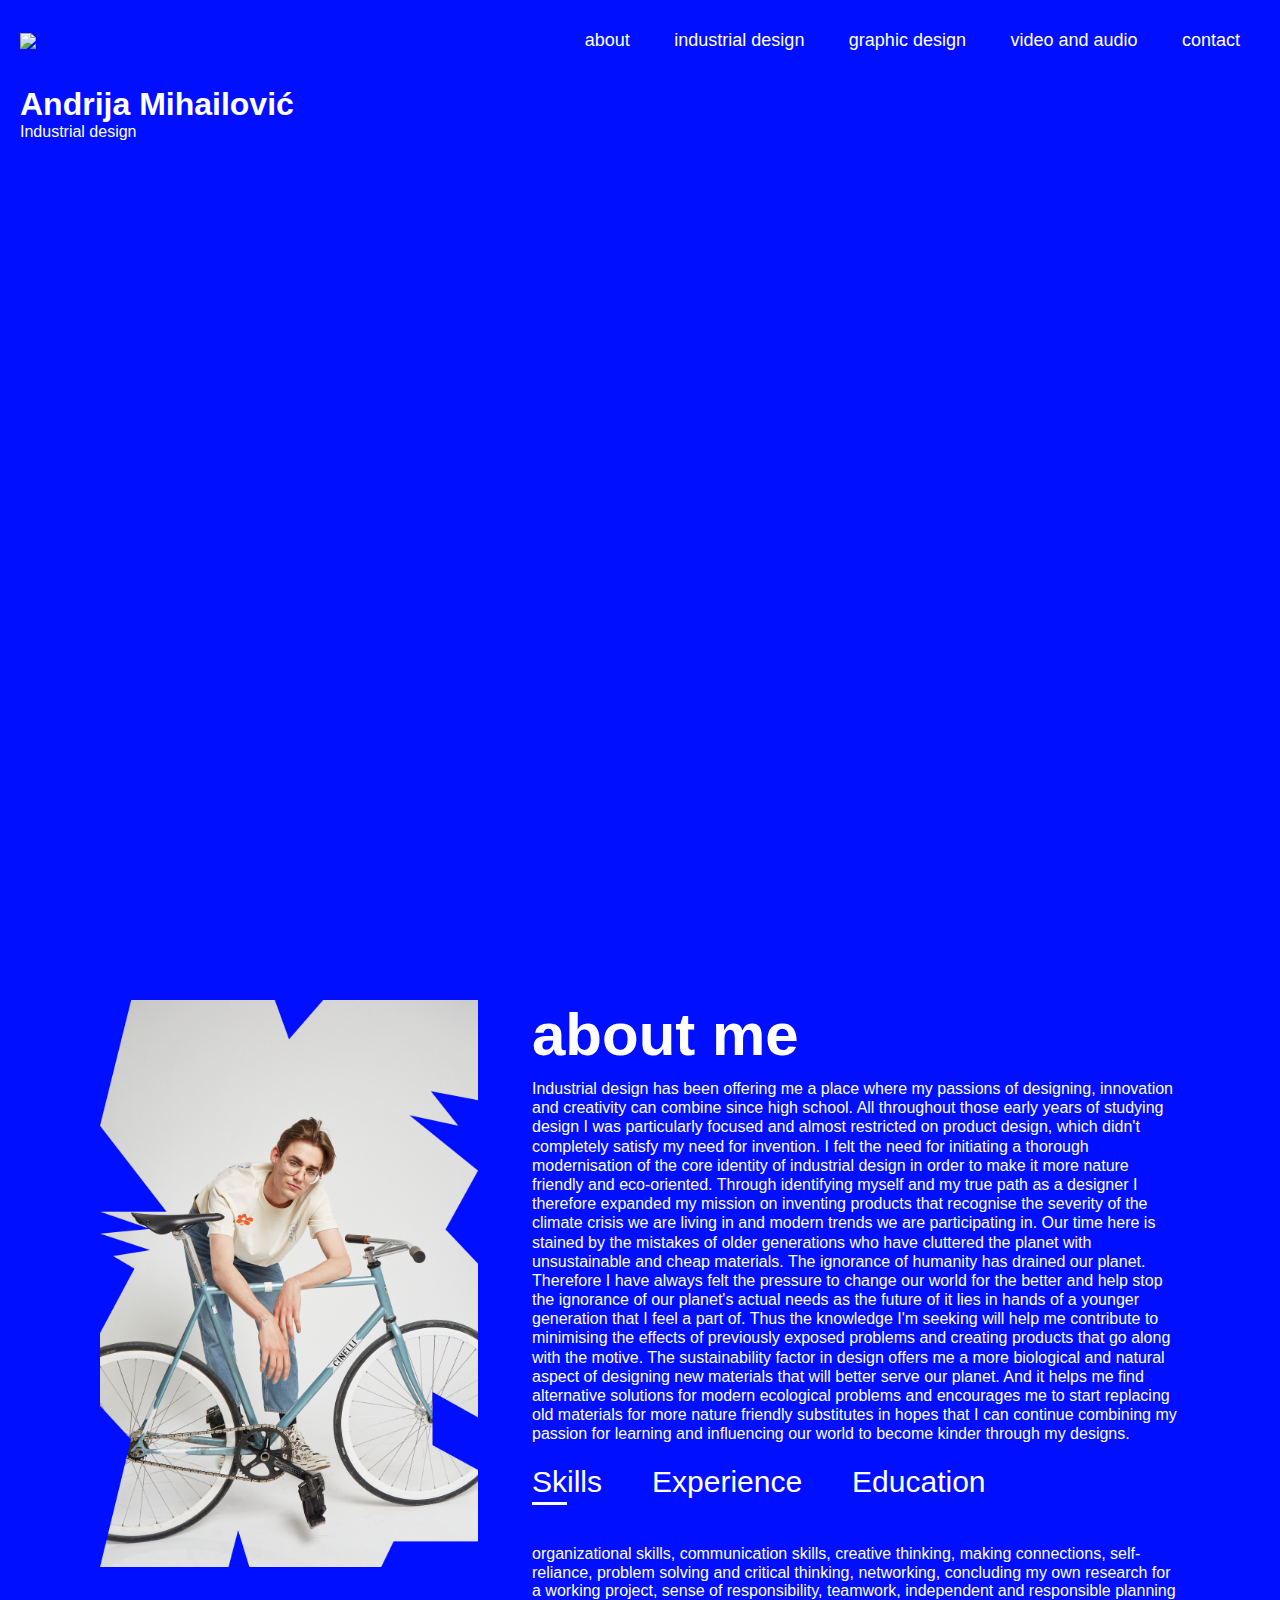
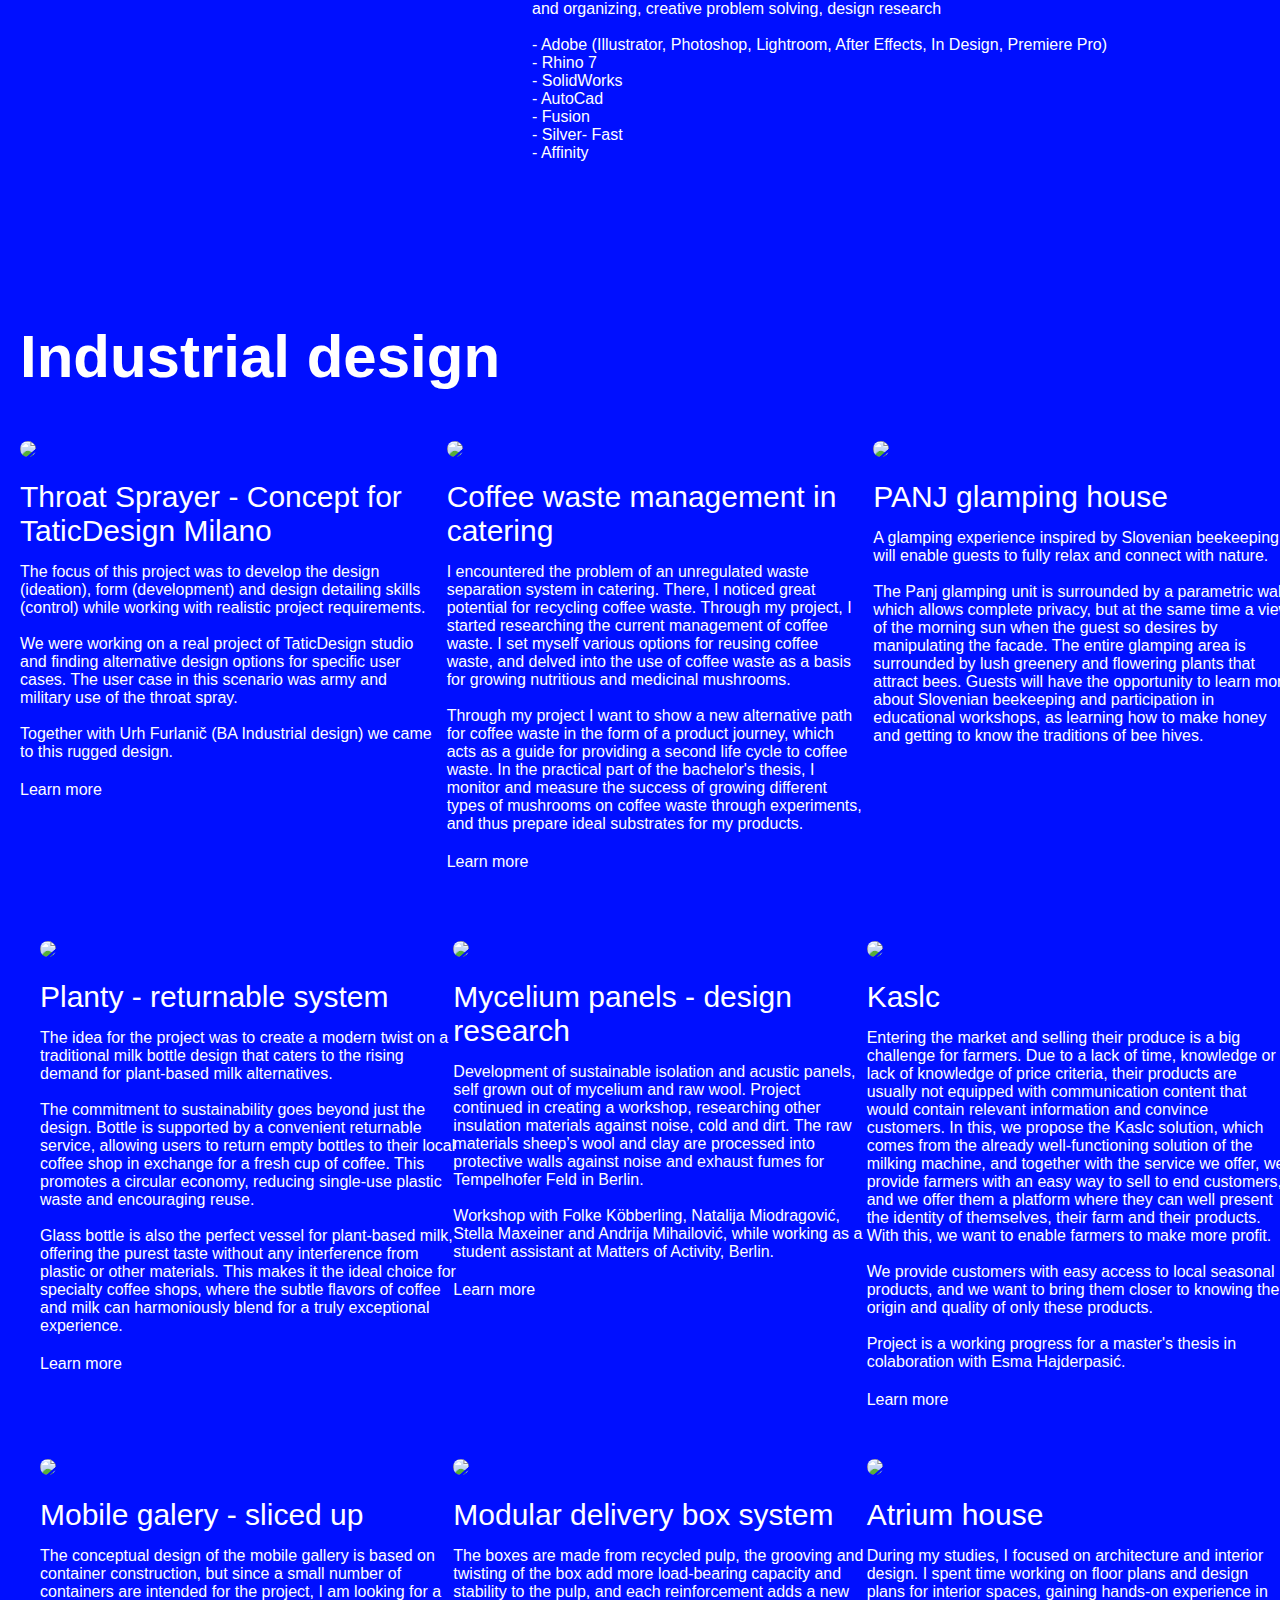
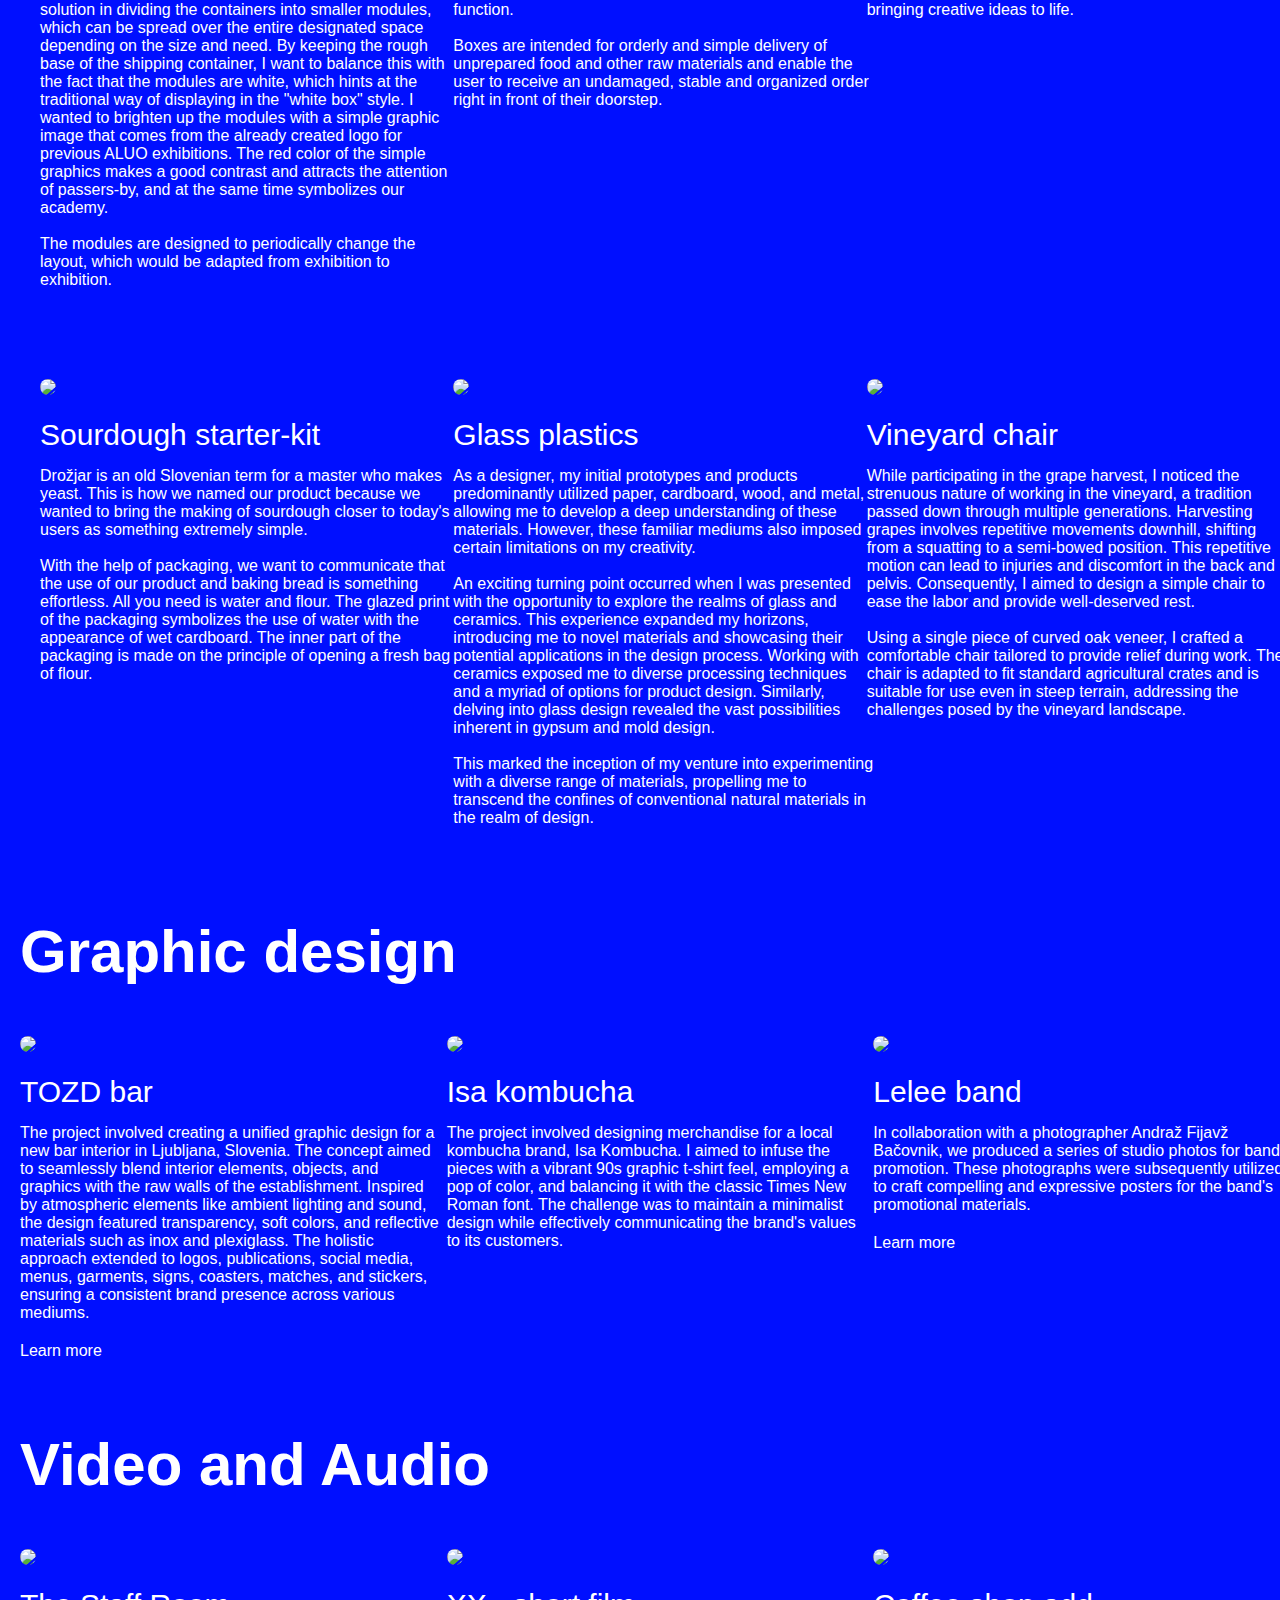
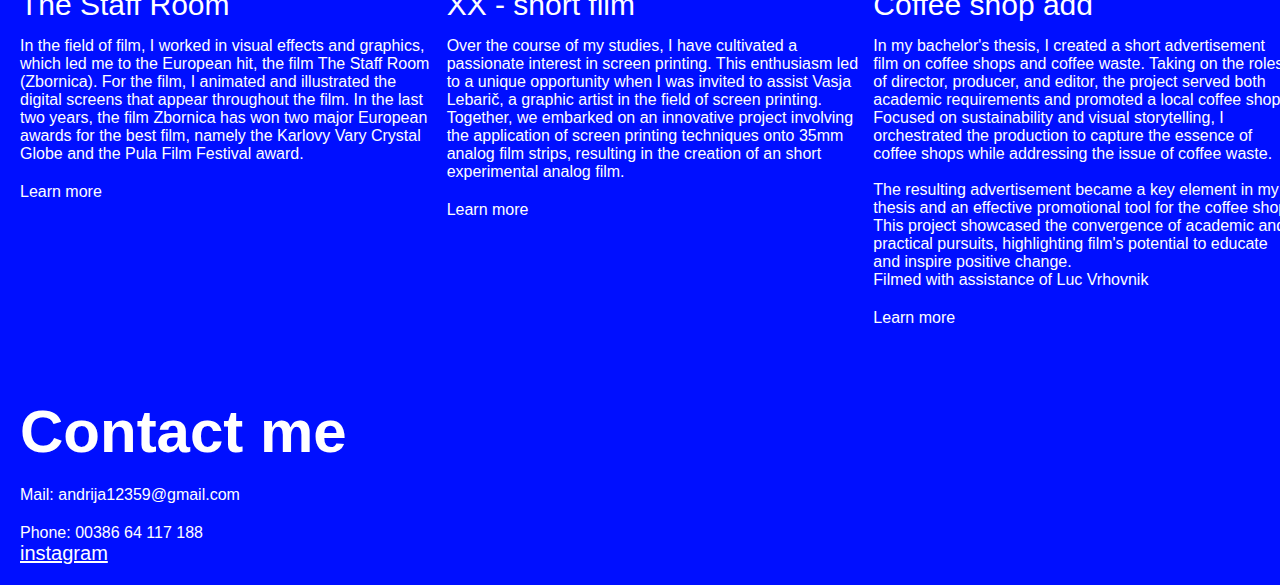
==== index.html @ 61470b79 "pop" ====
<!DOCTYPE html> 
<html lang="en"> 
<head>
    <meta charset="UTF-8">
    <meta http-equiv="X-UA-Compatible" content= "IE=edge">
    <meta name="viewport" content="width=device-width, initial-scale=1, shrink-to-fit=no">
    <title>Andrija Mihailović</title>
    <link rel="icon" type="images/x-icon" href="images/favicon.ico" />
    <link rel="stylesheet" href="style.css">
</head>
<body>
<div id="header">
    <div class="container">
        <nav>
            <img src="images/logo5.pdf" class="logo">
            <ul id="sidemenu">
                <li><a href="#about">about</a></li>
                <li><a href="#industrial">industrial design</a></li>
                <li><a href="#graphic">graphic design</a></li>
                <li><a href="#video">video and audio</a></li>
                <li><a href="#contact">contact</a></li>
            <img class="smallmenu" src="images/close.png" onclick="closemenu()">
            </ul>
            <img class="smallmenu" src="images/menu.png" onclick="openmenu()">
        </nav>
        <div class="header-text"></div>
        <h1>Andrija Mihailović</h1>
        <p>Industrial design</p>
    </div>
</div>
<!---------------about-------------->
<div id="about">
    <div class="container">
        <div class="raw">
            <div class="about-col-1">
                <img src="images/about_koncna_3.png">
            </div>
            <div class="about-col-2">
                <h1 class="sub-title">about me</h1>
                <p>Industrial design has been offering me a place where my passions of designing, innovation and creativity can combine since high school. All throughout those early years of studying design I was particularly focused and almost restricted on product design, which didn't completely satisfy my need for invention. I felt the need for initiating a thorough modernisation of the core identity of industrial design in order to make it more nature friendly and eco-oriented. Through identifying myself and my true path as a designer I therefore expanded my mission on inventing products that recognise the severity of the climate crisis we are living in and modern trends we are participating in. Our time here is stained by the mistakes of older generations who have cluttered the planet with unsustainable and cheap materials. The ignorance of humanity has drained our planet. Therefore I have always felt the pressure to change our world for the better and help stop the ignorance of our planet's actual needs as the future of it lies in hands of a younger generation that I feel a part of. Thus the knowledge I'm seeking will help me contribute to minimising the effects of previously exposed problems and creating products that go along with the motive. The sustainability factor in design offers me a more biological and natural aspect of designing new materials that will better serve our planet. And it helps me find alternative solutions for modern ecological problems and encourages me to start replacing old materials for more nature friendly substitutes in hopes that I can continue combining my passion for learning and influencing our world to become kinder through my designs.</p>

                <div class="tab-titles">
                    <p class="tab-links active-link" onclick="opentab('skills')">Skills</p>
                    <p class="tab-links" onclick="opentab('experiance')">Experience</p>
                    <p class="tab-links"onclick="opentab('education')">Education</p>
                </div>
                <div class="tab-contents active-tab" id="skills">
                    <ul>
                        <li><span></span>organizational skills, communication skills, creative thinking, making connections, self-reliance, problem solving and critical thinking, networking, concluding my own research for a working project, sense of responsibility, teamwork, independent and responsible planning and organizing, creative problem solving, design research
                            <br>
                            <br>- Adobe (Illustrator, Photoshop, Lightroom, After Effects, In Design, Premiere Pro)
                            <br>- Rhino 7
                            <br>- SolidWorks
                            <br>- AutoCad
                            <br>- Fusion
                            <br>- Silver- Fast
                            <br>- Affinity</li>
                    </ul>
                </div>
                <div class="tab-contents" id="experiance">
                    <ul>
                        <li><span>2020 - Graphic designer for a company stumfi.si</span><br></li>
                        <li><span>2020 - Visual effects for a Croatian feature film Zbornica directed by Sonja Tarokic (kinorama)</span><br></li>
                        <li><span>2021 - Graphic designer for an Industrial company KMS</span><br></li>
                        <li><span>2022 - Production assistant and graphic designer for a company Mittske</span><br></li>
                        <li><span>2022 - Graphic assistant for a short experimental film XX</span><br></li>
                        <li><span>2023 - Design research and student assistant at Matters of Activity, Berlin, Germany</span><br></li>
                        <li><span>2023 - Poster design for a Slovenian band Lelee</span><br></li>
                        <li><span>2023 - Holistic graphic design and object design for TOZD bar</span><br></li>
                        <li><span>2023 - Architecture design and blueprints for catalog of glamping housing for brand Lushna</span><br></li>
                        <li><span>2023 - Designing the ALUO pavilion for Milan design week 2024</span><br></li>

                    </ul>
                </div>
                <div class="tab-contents" id="education">
                    <ul>
                        <li><span>2019-2022 industrial design - BA </span><br>Academy of fine arts and design, Ljubljana</li>
                        <li><span>2022-(wip) industrial design - MA </span><br>Academy of fine arts and design, Ljubljana</li>
                    </ul>
                </div>
            </div>
        </div>
    </div>
</div>
<!----------portfolio industrial----------------->

<div id="industrial">
    <div class="container">
        <h1 class="sub-title">Industrial design</h1>
        <div class="industrial-list">
            <div>
                <div class="produkt1_foto">
                    <img src="images/IO_sprej_3.pdf">
                </div>
                <h2>Throat Sprayer - Concept for TaticDesign Milano</h2>
                <p>The focus of this project was to develop the design (ideation), form (development) and design detailing skills (control) while working with realistic project requirements.<br>
                    <br>
                    We were working on a real project of TaticDesign studio and finding alternative design options for specific user cases. The user case in this scenario was army and military use of the throat spray.<br>
                    <br>
                    Together with Urh Furlanič (BA Industrial design) we came to this rugged design.</p>
                <a href="https://www.instagram.com/p/Cmg_0dHtkSv/?img_index=6" target="_blank">Learn more</a>
            </div>
            <div>
                <div class="produkt2_foto">
                    <img src="images/IO_gobe.pdf">
                </div>
                <h2>Coffee waste management in catering</h2>
                <p>I encountered the problem of an unregulated waste separation system in catering. There, I noticed great potential for recycling coffee waste. Through my project, I started researching the current management of coffee waste. I set myself various options for reusing coffee waste, and delved into the use of coffee waste as a basis for growing nutritious and medicinal mushrooms.<br>
                    <br>
                    Through my project I want to show a new alternative path for coffee waste in the form of a product journey, which acts as a guide for providing a second life cycle to coffee waste. In the practical part of the bachelor's thesis, I monitor and measure the success of growing different types of mushrooms on coffee waste through experiments, and thus prepare ideal substrates for my products.</p>
                <a href="https://repozitorij.uni-lj.si/IzpisGradiva.php?id=140616" target="_blank">Learn more</a>
            </div>
            <div>
                <div class="produkt3_foto">
                    <img src="images/IO_glamping.pdf">
                </div>
                <h2>PANJ glamping house</h2>
                <p>A glamping experience inspired by Slovenian beekeeping will enable guests to fully relax and connect with nature.<br>
                <br>
                The Panj glamping unit is surrounded by a parametric wall, which allows complete privacy, but at the same time a view of the morning sun when the guest so desires by manipulating the facade.
                The entire glamping area is surrounded by lush greenery and flowering plants that attract bees. Guests will have the opportunity to learn more about Slovenian beekeeping and participation in educational workshops, as learning how to make honey and getting to know the traditions of bee hives.</p>
                
            </div>
        </div>
        <div class="container">
            <div class="industrial-list">
                <div>
                    <div class="produkt4_foto">
                        <img src="images/IO_flaska.pdf">
                    </div>
                <h2>Planty - returnable system</h2>
                <p>The idea for the project was to create a modern twist on a traditional milk bottle design that caters to the rising demand for
                plant-based milk alternatives.<br>
                <br>
                The commitment to sustainability goes beyond just the design. Bottle is supported by a convenient returnable service, allowing users to return empty bottles to their local coffee shop in exchange for a fresh cup of coffee. This promotes a circular economy, reducing single-use plastic waste
                and encouraging reuse.<br>
                <br>
                Glass bottle is also the perfect vessel for plant-based milk, offering the purest taste without any interference from plastic or other materials. This makes it the ideal choice for specialty coffee shops, where the subtle flavors of coffee and milk can harmoniously blend for a truly exceptional
                experience.</p>
                    <a href="https://glassberriesawards.com/the-glassberries/" target="_blank">Learn more</a>
                </div>
                <div>
                    <div class="produkt5_foto">
                        <img src="images/IO_mycelij.pdf">
                    </div>
                <h2>Mycelium panels - design research</h2>
                <p>Development of sustainable isolation and acustic panels, self grown out of mycelium and raw wool. Project continued in creating a workshop, researching other insulation materials against noise, cold and dirt. The raw materials sheep’s wool and clay are processed into protective walls against noise and exhaust fumes for Tempelhofer Feld in Berlin.<br>
                <br>
                Workshop with Folke Köbberling, Natalija Miodragović, Stella Maxeiner and Andrija Mihailović, while working as a student assistant at Matters of Activity, Berlin.
                </p>
                    <a href="https://zur-nachahmung-empfohlen.de/workshop-rohwolle/" target="_blank">Learn more</a>
                </div>
                <div>
                    <div class="produkt6_foto">
                        <img src="images/IO_kaslc.pdf">
                    </div>
                    <h2>Kaslc</h2>
                    <p>Entering the market and selling their produce is a big challenge for farmers. Due to a lack of time, knowledge or lack of knowledge of price criteria, their products are usually not equipped with communication content that would contain relevant information and convince customers. In this, we propose the Kaslc solution, which comes from the already well-functioning solution of the milking machine, and together with the service we offer, we provide farmers with an easy way to sell to end customers, and we offer them a platform where they can well present the identity of themselves, their farm and their products. With this, we want to enable farmers to make more profit.<br>
                        <br>
                        We provide customers with easy access to local seasonal products, and we want to bring them closer to knowing the origin and quality of only these products.<br>
                        <br>
                        Project is a working progress for a master's thesis in colaboration with Esma Hajderpasić.
                </p>
                    <a href="https://multidisciplinaren.si/posts/2022-projekt-digitalizacija-kmetij/PREDSTAVITVE/2023_kaslc.pdf" target="_blank">Learn more</a>
                </div>
            </div>

        <div class="industrial-list">
            <div>
                <div class="produkt7_foto">
                    <img src="images/IO_aluo_exibithion.pdf">
                </div>
                <h2>Mobile galery - sliced up</h2>
                <p>The conceptual design of the mobile gallery is based on container construction, but since a small number of containers are intended for the project, I am looking for a solution in dividing the containers into smaller modules, which can be spread over the entire designated space depending on the size and need.
                    By keeping the rough base of the shipping container, I want to balance this with the fact that the modules are white, which hints at the traditional way of displaying in the "white box" style. I wanted to brighten up the modules with a simple graphic image that comes from the already created logo for previous ALUO exhibitions. The red color of the simple graphics makes a good contrast and attracts the attention of passers-by, and at the same time symbolizes our academy.
                    <br>
                    <br>The modules are designed to periodically change the layout, which would be adapted from exhibition to exhibition.</p>
                
            </div>
            <div>
                <div class="produkt8_foto">
                    <img src="images/IO1__modular_box.pdf">
                </div>
                <h2>Modular delivery box system</h2>
                <p>The boxes are made from recycled pulp, the grooving and twisting of the box add more load-bearing capacity and stability to the pulp, and each reinforcement adds a new function.
                <br>
                <br>Boxes are intended for orderly and simple delivery of unprepared food and other raw materials and enable the user to receive an undamaged, stable and organized order right in front of their doorstep.</p>
                
            </div>
            <div>
                <div class="produkt9_foto">
                    <img src="images/IO_atrium_house.pdf">
                </div>
                <h2>Atrium house</h2>
                <p>During my studies, I focused on architecture and interior design. I spent time working on floor plans and design plans for interior spaces, gaining hands-on experience in bringing creative ideas to life.</p>
                
            </div>
        </div>

    </div>

    <div class="container">
        <div class="industrial-list">
            <div>
                <div class="produkt10_foto">
                    <img src="images/IO_packaging_design_3.pdf">
                </div>
                <h2>Sourdough starter-kit</h2>
                <p>Drožjar is an old Slovenian term for a master who makes yeast. This is how we named our product because we wanted to bring the making of sourdough closer to today's users as something extremely simple.<br>
                    <br>
                    With the help of packaging, we want to communicate that the use of our product and baking bread is something effortless. All you need is water and flour. The glazed print of the packaging symbolizes the use of water with the appearance of wet cardboard. The inner part of the packaging is made on the principle of opening
                    a fresh bag of flour.</p>
                
            </div>
            <div>
                <div class="produkt11_foto">
                    <img src="images/IO_glass.pdf">
                </div>
                <h2>Glass plastics</h2>
                <p>As a designer, my initial prototypes and products predominantly utilized paper, cardboard, wood, and metal, allowing me to develop a deep understanding of these materials. However, these familiar mediums also imposed certain limitations on my creativity.
                    <br>
                   <br> An exciting turning point occurred when I was presented with the opportunity to explore the realms of glass and ceramics. This experience expanded my horizons, introducing me to novel materials and showcasing their potential applications in the design process. Working with ceramics exposed me to diverse processing techniques and a myriad of options for product design. Similarly, delving into glass design revealed the vast possibilities inherent in gypsum and mold design.
                    <br>
                    <br>This marked the inception of my venture into experimenting with a diverse range of materials, propelling me to transcend the confines of conventional natural materials in the realm of design.</p>
                
            </div>
            <div>
                <div class="produkt12_foto">
                    <img src="images/IO_chair.pdf">
                </div>
                <h2>Vineyard chair</h2>
                <p>While participating in the grape harvest, I noticed the strenuous nature of working in the vineyard, a tradition passed down through multiple generations. Harvesting grapes involves repetitive movements downhill, shifting from a squatting to a semi-bowed position. This repetitive motion can lead to injuries and discomfort in the back and pelvis. Consequently, I aimed to design a simple chair to ease the labor and provide well-deserved rest.
                    <br>
                    <br>Using a single piece of curved oak veneer, I crafted a comfortable chair tailored to provide relief during work. The chair is adapted to fit standard agricultural crates and is suitable for use even in steep terrain, addressing the challenges posed by the vineyard landscape.</p>
                
            </div>
        </div>

    </div>
</div>
<!----------portfolio graphic----------------->
<div id="graphic">
    <div class="container">
        <h1 class="sub-title">Graphic design</h1>
        <div class="graphic-list">
            <div>
                <div class="graphic1_foto">
                    <img src="images/GD_tozd.pdf">
                </div>
                <h2>TOZD bar</h2>
                <p>The project involved creating a unified graphic design for a new bar interior in Ljubljana, Slovenia. The concept aimed to seamlessly blend interior elements, objects, and graphics with the raw walls of the establishment. Inspired by atmospheric elements like ambient lighting and sound, the design featured transparency, soft colors, and reflective materials such as inox and plexiglass. The holistic approach extended to logos, publications, social media, menus, garments, signs, coasters, matches, and stickers, ensuring a consistent brand presence across various mediums.</p>
                <a href="https://www.instagram.com/tozdbar/" target="_blank">Learn more</a>
            </div>
            <div>
                <div class="produkt2_foto">
                    <img src="images/GD_isa.pdf">
                </div>
                <h2>Isa kombucha</h2>
                <p>The project involved designing merchandise for a local kombucha brand, Isa Kombucha. I aimed to infuse the pieces with a vibrant 90s graphic t-shirt feel, employing a pop of color, and balancing it with the classic Times New Roman font. The challenge was to maintain a minimalist design while effectively communicating the brand's values to its customers.</p>
                
            </div>
            <div>
                <div class="produkt3_foto">
                    <img src="images/GD_lelee.pdf">
                </div>
                <h2>Lelee band</h2>
                <p>In collaboration with a photographer Andraž Fijavž Bačovnik, we produced a series of studio photos for band promotion. These photographs were subsequently utilized to craft compelling and expressive posters for the band's promotional materials.</p>
                <a href="https://leleeband.com/photos/press" target="_blank">Learn more</a>
            </div>
        </div>

    </div>
</div>
<!----------portfolio video and audio----------------->
<div id="video">
    <div class="container">
        <h1 class="sub-title">Video and Audio</h1>
        <div class="industrial-list">
            <div>
                <div class="produkt1_foto">
                    <img src="images/VA_staff_2.pdf">
                </div>
                <h2>The Staff Room</h2>
                <p>In the field of film, I worked in visual effects and graphics, which led me to the European hit, the film The Staff Room (Zbornica). For the film, I animated and illustrated the digital screens that appear throughout the film. In the last two years, the film Zbornica has won two major European awards for the best film, namely the Karlovy Vary Crystal Globe and the Pula Film Festival award.</p>
                <a href="https://www.imdb.com/news/ni63702656/" target="_blank">Learn more</a>
            </div>
            <div>
                <div class="produkt2_foto">
                    <img src="images/VA_xx.pdf">
                </div>
                <h2>XX - short film</h2>
                <p>Over the course of my studies, I have cultivated a passionate interest in screen printing. This enthusiasm led to a unique opportunity when I was invited to assist Vasja Lebarič, a graphic artist in the field of screen printing. Together, we embarked on an innovative project involving the application of screen printing techniques onto 35mm analog film strips, resulting in the creation of an short experimental analog film.</p>
                <a href="https://bsf.si/sl/film/xx/" target="_blank">Learn more</a>
            </div>
            <div>
                <div class="produkt3_foto">
                    <img src="images/VA_add.pdf">
                </div>
                <h2>Coffee shop add</h2>
                <p>In my bachelor's thesis, I created a short advertisement film on coffee shops and coffee waste. Taking on the roles of director, producer, and editor, the project served both academic requirements and promoted a local coffee shop. Focused on sustainability and visual storytelling, I orchestrated the production to capture the essence of coffee shops while addressing the issue of coffee waste. 
                    <br>
                    <br>The resulting advertisement became a key element in my thesis and an effective promotional tool for the coffee shop. This project showcased the convergence of academic and practical pursuits, highlighting film's potential to educate and inspire positive change.
                <br>Filmed with assistance of Luc Vrhovnik</p>
                <a href="#">Learn more</a>
            </div>
        </div>

    </div>
  
    </div>
</div>
<!----------contacts----------------->
<div id="contact">
    <div class="container">
        <div class="raw">
            <div class="contact-left">
                <h1 class="sub-title">Contact me</h1>
                <p>Mail: andrija12359@gmail.com</p>
                <p>Phone: 00386 64 117 188</p>
                <div class="social-icons">
                    <a href="https://www.instagram.com/mihailovicandrija/" target="_blank">instagram</a>
                </div>
            </div>
            <div class="contact-right">
                <img src="images/contact.pdf">
            </div>
        </div>
    </div>

</div>


<script>

    var tablinks = document. getElementsByClassName ("tab-links");
    var tabcontents = document. getElementsByClassName ("tab-contents");

    function opentab (tabname) {
        for(tablink of tablinks){
        tablink.classList.remove("active-link");
    }
    for (tabcontent of tabcontents){
        tabcontent.classList.remove("active-tab");
        }
        event.currentTarget.classList.add("active-link");
        document.getElementById(tabname).classList.add("active-tab")
}

</script>

<script>

    var sidemeu = document.getElementById("sidemenu")

    function openmenu (){
    sidemeu.style.right = "0";
}
    function closemenu (){
    sidemeu.style.right = "-200px";
}

</script>

</body> 
</html>
---- style.css ----
*{
    margin: 0;
    padding: 0;
    font-family: sans-serif;
    box-sizing: border-box;
}

html{
    scroll-behavior: smooth;
}

body{
    background: #000fff;
    color: #fff;
}

#header{
   width: 100%;
   height: 100vh;
   background-image: url(images/ozadje6.pdf);
   background-size: cover;
   background-position: center;
}



.container{
    padding: 20px;
}

nav{
    display: flex;
    align-items: center;
    justify-content: space-between;
    flex-wrap: wrap;
}

.logo{
    width: 80px;
}

nav ul li{
    display: inline-block;
    list-style: none;
    margin: 10px 20px;

}

nav ul li a{
    color: #fff;
    text-decoration: none;
    font-size: 18px;
    font-family: sans-serif;
    position: relative;
}

nav ul li a::after{
    content: '';
    width: 0%;
    height: 3px;
    background: #fff;
    position: absolute;
    left: 0;
    bottom: -6px;
    transition: 0.5s;
}

nav ul li a:hover::after{
    content: '';
    width: 100%;
  
}

.header-text h1{
    font-size: 40px;
    margin-top: 100px;
}

.header-text{
    margin-top: 2%;
    font-size: 100px;
}

/*---------------about--------------*/

#about{
    padding: 80px;
    color: #fff;
}

.raw{
    display: flex;
    justify-content: space-between;
    flex-wrap: wrap;
}

.about-col-1{
    flex-basis: 35%;

}

.about-col-1 img{
    width: 100%;
    border-radius: 0;
    
}

.about-col-2{
    flex-basis: 60%;

}

.about-col-2 h1{
    margin-bottom: 10px;

}
.about-col-2 p{
    line-height: 1.2;

}

.sub-title{
    font-size: 60px;
    font-weight: 600;
    color: #fff;

}

.tab-titles{
    display: flex;
    margin: 20px 0 40px;

}

.tab-links{
    margin-right: 50px;
    font-size: 30px;
    font-weight: 500;
    cursor: pointer;
    position: relative;

}
.tab-links::after{
    content:'';
    width: 0;
    height: 3px;
    background: #fff;
    position: absolute;
    left: 0;
    bottom: -5px;
    transition: 0.5s;

}

.tab-links.active-link::after{
    width: 50%;
    

}

.tab-contents ul li{
    list-style: none;
    margin: 10px 0;
}

.tab-contents ul li span{
    color: #ffffff;
    font-weight: 600;
    font-size: 20px;
    line-height: 1.2;
}

.tab-contents{
    display: none;
}

.tab-contents.active-tab{
    display: block;
}

/*----------------portfolio industtrial-------------*/
#industrial{
    padding: 30px 0;
}
.industrial-list{
    display: grid;
    grid-template-columns: repeat(auto-fit, minmax(250px, 1fr));
    grid-gap: 40px;
    margin-top: 50px;
}

#industrial p{
    font-size: 16px;
}

#industrial a{
    font-size: 16px;
    font-weight: 500;
}

.produkt1_foto img{
    width: 100%;
    border-radius: 15px;
    margin-bottom: 20px;
}

.produkt2_foto img{
    width: 100%;
    border-radius: 15px;
    margin-bottom: 20px;
}

.produkt3_foto img{
    width: 100%;
    border-radius: 15px;
    margin-bottom: 20px;
}

.produkt4_foto img{
    width: 100%;
    border-radius: 15px;
    margin-bottom: 20px;
}

.produkt5_foto img{
    width: 100%;
    border-radius: 15px;
    margin-bottom: 20px;
}

.produkt6_foto img{
    width: 100%;
    border-radius: 15px;
    margin-bottom: 20px;
}

.produkt7_foto img{
    width: 100%;
    border-radius: 15px;
    margin-bottom: 20px;
}

.produkt8_foto img{
    width: 100%;
    border-radius: 15px;
    margin-bottom: 20px;
}

.produkt9_foto img{
    width: 100%;
    border-radius: 15px;
    margin-bottom: 20px;
}

.produkt10_foto img{
    width: 100%;
    border-radius: 15px;
    margin-bottom: 20px;
}

.produkt11_foto img{
    width: 100%;
    border-radius: 15px;
    margin-bottom: 20px;
}

.produkt12_foto img{
    width: 100%;
    border-radius: 15px;
    margin-bottom: 20px;
}


.industrial-list div {
    width: 420px;
    font-size: 13px;
    font-weight: 300;
    transition: backround 0.5s, transform 0.5s;
}

.industrial-list div i{
    width: 420px;
    font-size: 50px;
    margin-bottom: 30px;
}

.industrial-list div h2{
    width: 420px;
    font-size: 30px;
    font-weight: 500;
    margin-bottom: 15px;
}

.industrial-list div a{
    width: 420px;
    text-decoration: none;
    color: #fff;
    font-size: 12px;
    margin-top: 20px;
    display: inline-block;
}

.industrial-list div:hover{
    transform: translateY(-10px) ;
}

/*----------------graphic industtrial-------------*/
#graphic{
    padding: 30px 0;
}
.graphic-list{
    display: grid;
    grid-template-columns: repeat(auto-fit, minmax(250px, 1fr));
    grid-gap: 40px;
    margin-top: 50px;
}
.graphic1_foto img{
    width: 100%;
    border-radius: 15px;
    margin-bottom: 20px;
}

.graphic2_foto img{
    width: 100%;
    border-radius: 15px;
    margin-bottom: 20px;
}

.graphic3_foto img{
    width: 100%;
    border-radius: 15px;
    margin-bottom: 20px;
}

.graphic-list div {
    width: 420px;
    font-size: 13px;
    font-weight: 300;
    transition: backround 0.5s, transform 0.5s;
}

.graphic-list div i{
    width: 420px;
    font-size: 50px;
    margin-bottom: 30px;
}

.graphic-list div h2{
    width: 420px;
    font-size: 30px;
    font-weight: 500;
    margin-bottom: 15px;
}

.graphic-list div a{
    width: 420px;
    text-decoration: none;
    color: #fff;
    font-size: 12px;
    margin-top: 20px;
    display: inline-block;
}

.graphic-list div:hover{
    transform: translateY(-10px) ;
}

/*----------------contact-------------*/

.contact-left p{
    margin-top: 20px;
}

.contact-left a{
    margin-top: 40px;
    font-style: none;
    font-size: 20px;
    font-weight: 500;
    color: #fff;
}

.contact-right{
    scale: 30%;
    margin-top: -200px;
    margin-right: -150px;
}

/*----------------css for small screens-------------*/
nav .smallmenu{
   display: none;
    }

@media only screen and (max-width: 600px) {
    body {
       font-size: 14px; 
     }

    #header{
        background-image: url(images/ozadje_telefon_3.png)
    }
    .header-text{
        font-size: 16px;
        margin-top: 100px;
    }
    
    .header-text h1{
        font-size: 30px;
    }
    nav .smallmenu{
        width: 24px;
        display: block;
        cursor: pointer;
         }
         nav ul{
        background: #000ed0;
        position: fixed; top: 0;
        right: -200px;
        width: 200px;
        height: 100vh;
        padding-top: 50px;
        z-index: 2;
        transition: right 0.5s;
        }

        nav ul li{
           display:block;
           margin: 25px;
            }

nav ul .smallmenu{
    position: absolute;
    top: 25px;
    left: 25px;
    cursor: pointer;
}

    .sub-title{
    font-size: 40px;
    }

    .about-col-1, .about-col-2{
    flex-basis: 100%;
}

.about-col-1{
    margin-bottom: 30px;
}

.about-col-2{
    font-size: 14px;
}

.tab-links{
    font-size: 16px;
    margin-right: 20px;
}

.produkt1_foto img{
    width: 80%;
    border-radius: 15px;
    margin-bottom: 20px;
    margin-left: 30px;
}

.produkt2_foto img{
    width: 80%;
    border-radius: 15px;
    margin-bottom: 20px;
    margin-left: 30px;
}

.produkt3_foto img{
    width: 80%;
    border-radius: 15px;
    margin-bottom: 20px;
    margin-left: 30px;
}

.produkt4_foto img{
    width: 80%;
    border-radius: 15px;
    margin-bottom: 20px;
    margin-left: 30px;
}

.produkt5_foto img{
    width: 80%;
    border-radius: 15px;
    margin-bottom: 20px;
    margin-left: 30px;
}

.produkt6_foto img{
    width: 80%;
    border-radius: 15px;
    margin-bottom: 20px;
    margin-left: 30px;
}

.produkt7_foto img{
    width: 80%;
    border-radius: 15px;
    margin-bottom: 20px;
    margin-left: 30px;
}

.produkt8_foto img{
    width: 80%;
    border-radius: 15px;
    margin-bottom: 20px;
    margin-left: 30px;
}

.produkt9_foto img{
    width: 80%;
    border-radius: 15px;
    margin-bottom: 20px;
    margin-left: 30px;
}

.produkt10_foto img{
    width: 80%;
    border-radius: 15px;
    margin-bottom: 20px;
    margin-left: 30px;
}

.produkt11_foto img{
    width: 80%;
    border-radius: 15px;
    margin-bottom: 20px;
    margin-left: 30px;
}

.produkt12_foto img{
    width: 80%;
    border-radius: 15px;
    margin-bottom: 20px;
    margin-left: 30px;
}

.graphic1_foto img{
    width: 80%;
    border-radius: 15px;
    margin-bottom: 20px;
    margin-left: 30px;
}

.graphic2_foto img{
    width: 80%;
    border-radius: 15px;
    margin-bottom: 20px;
    margin-left: 30px;
}

.graphic3_foto img{
    width: 80%;
    border-radius: 15px;
    margin-bottom: 20px;
    margin-left: 30px;
}

    
}
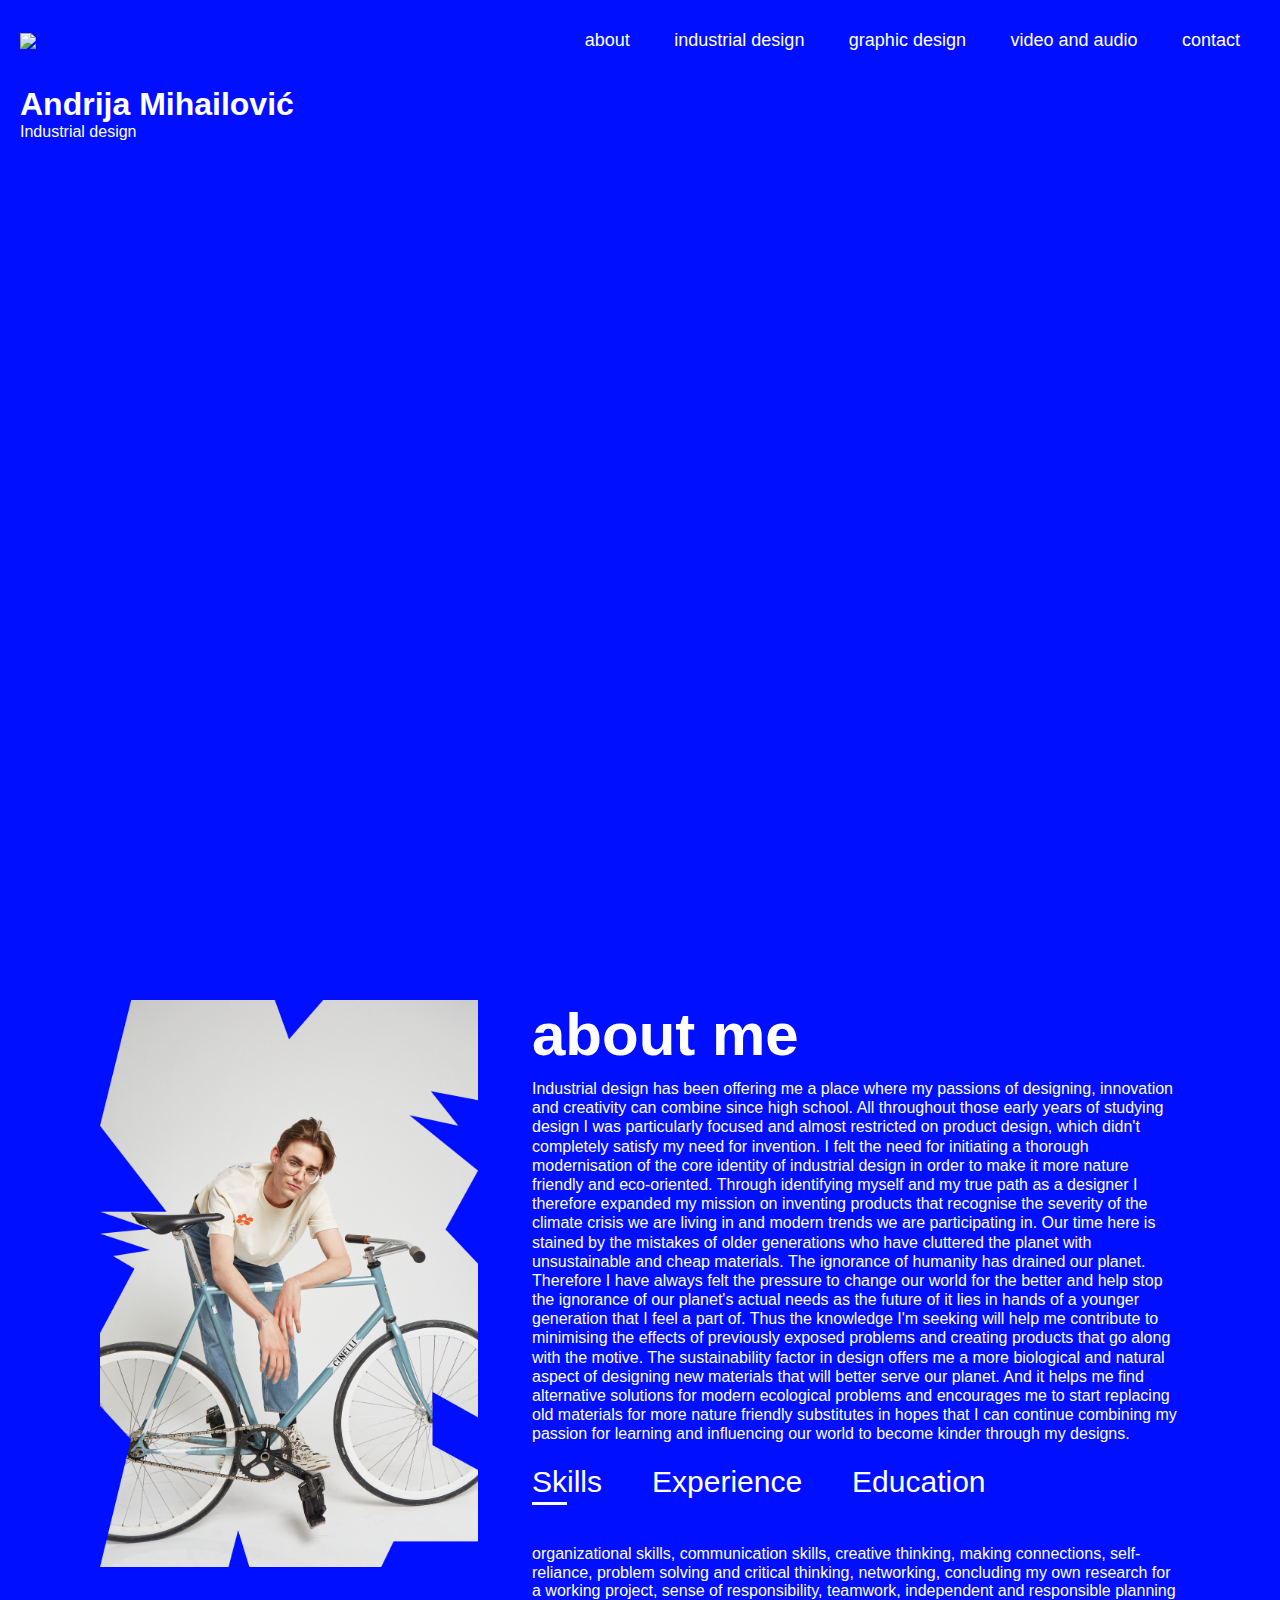
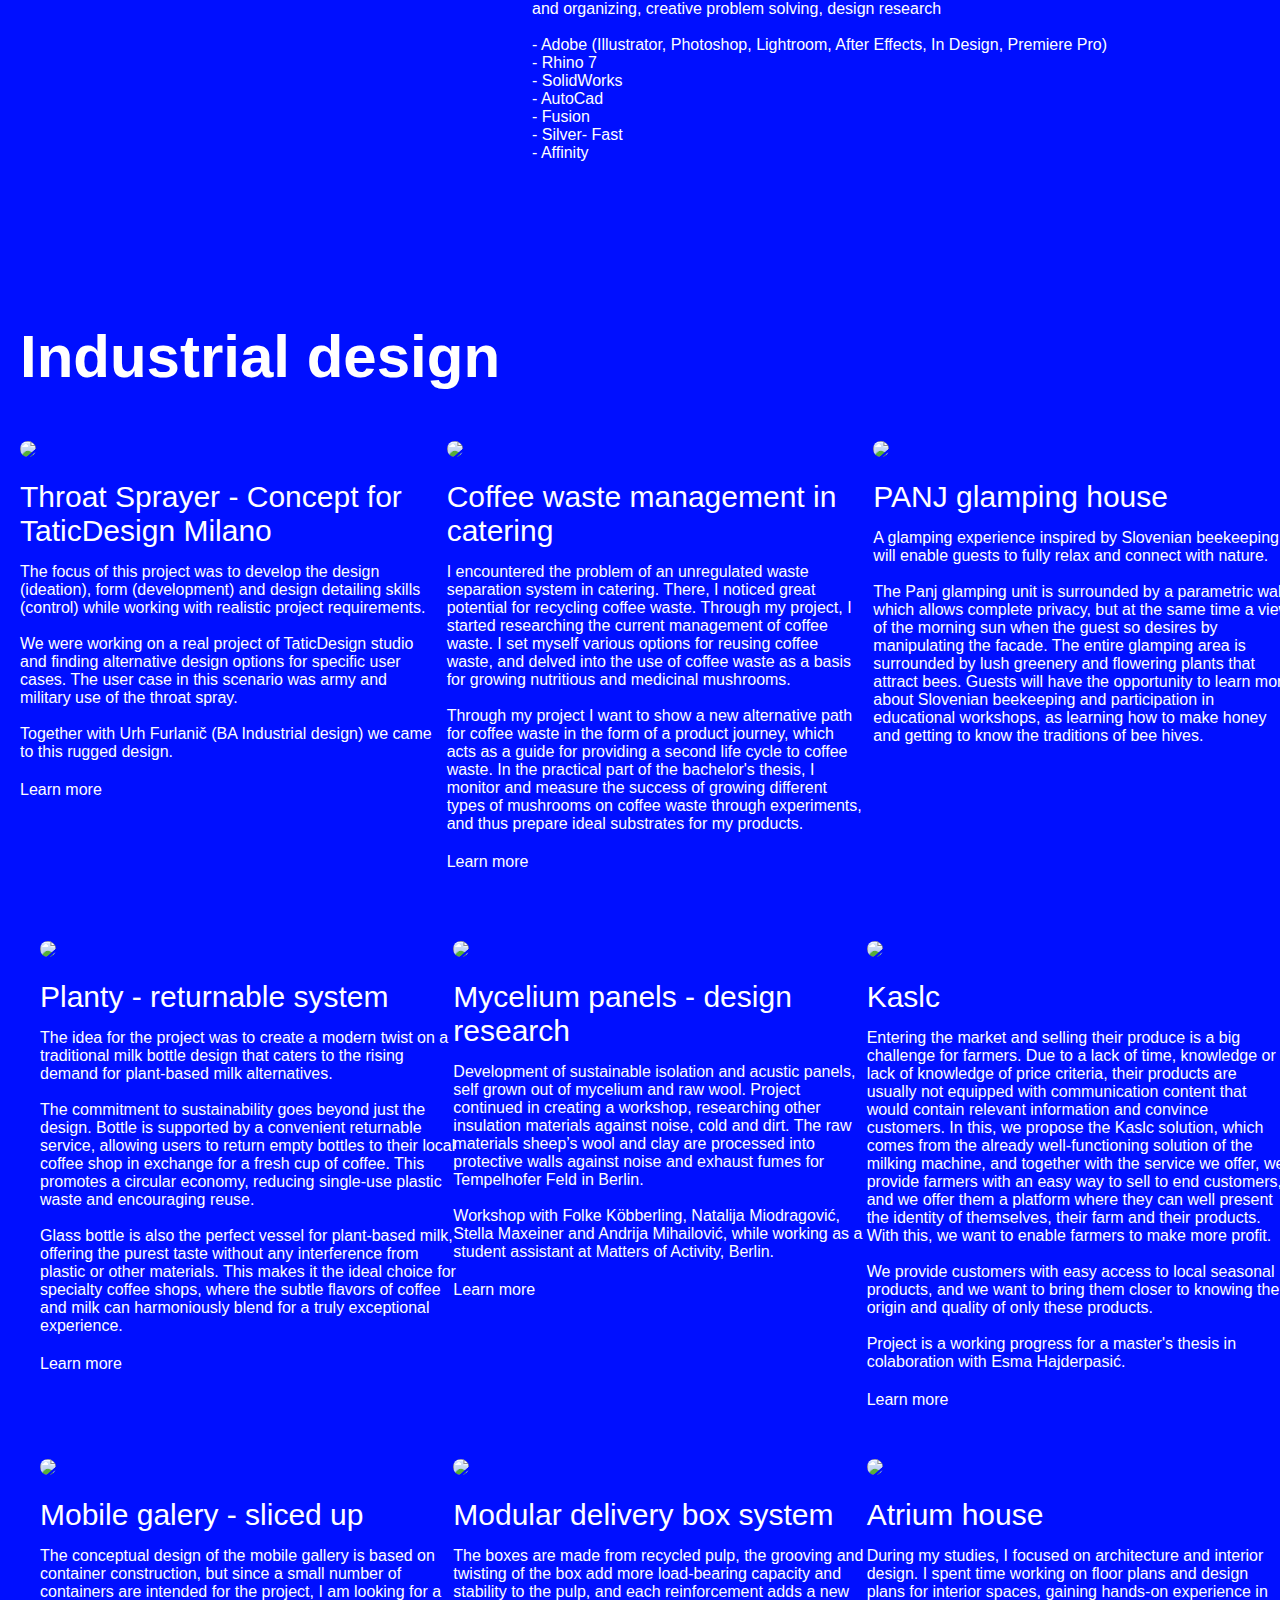
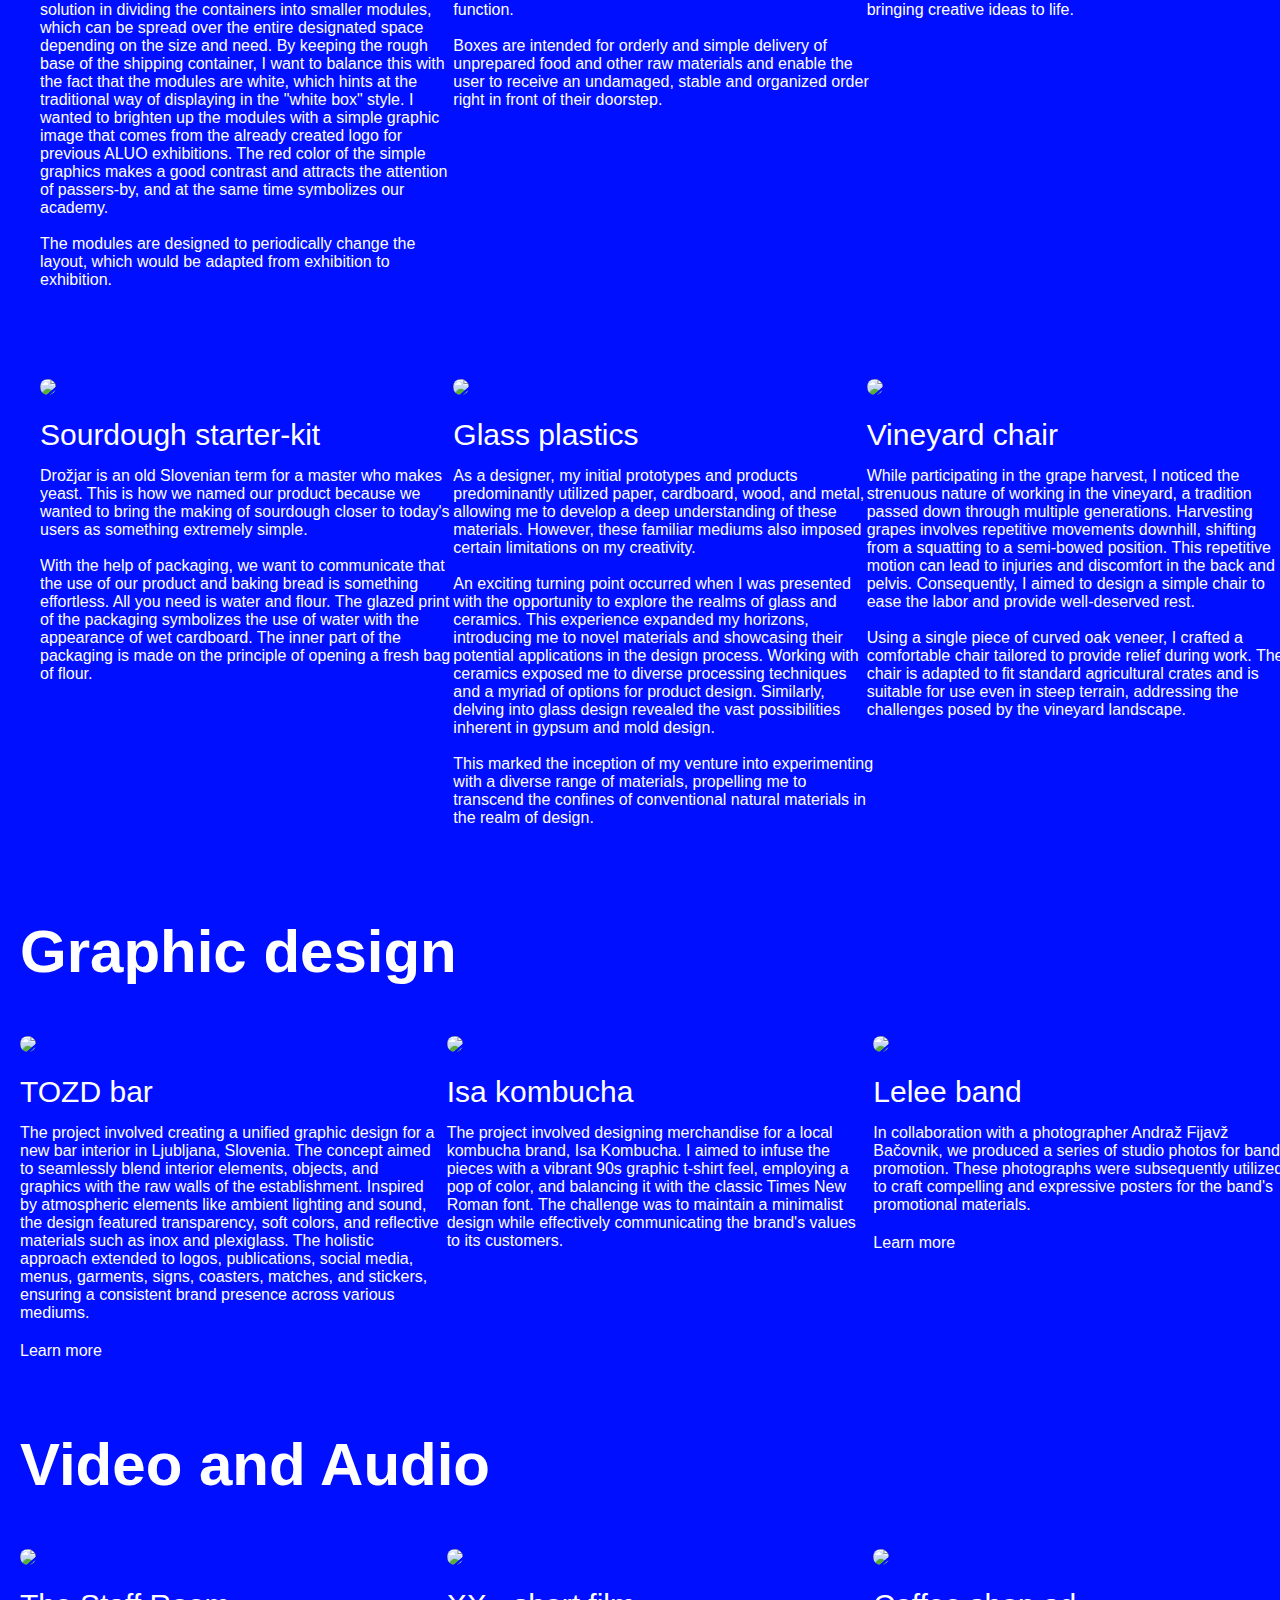
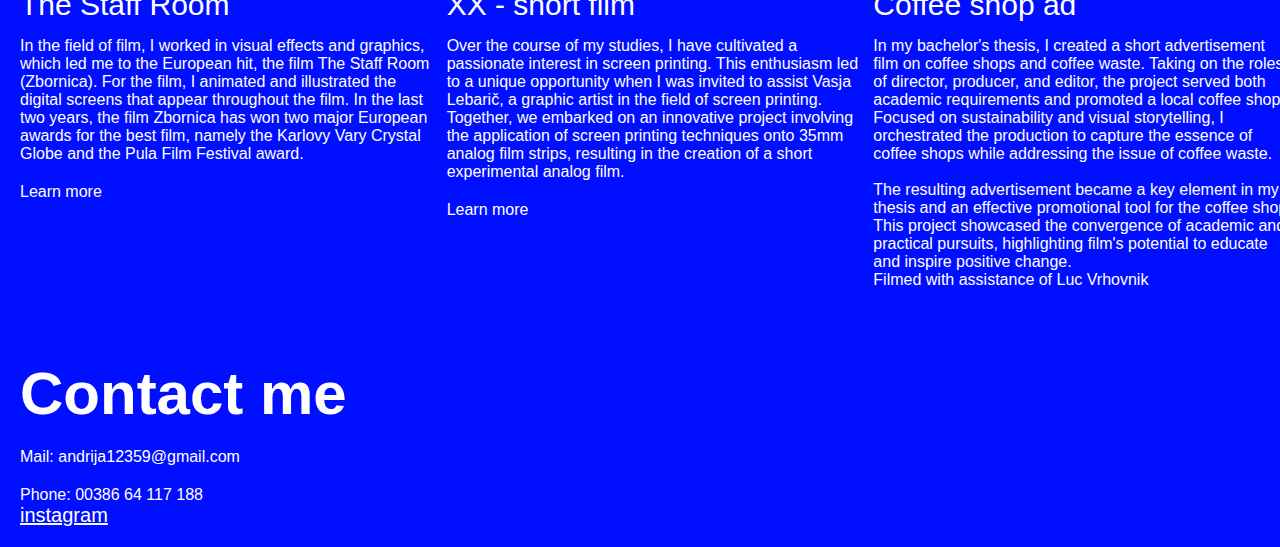
==== commit f77f497d: "ad" ====
--- a/index.html
+++ b/index.html
@@ -289,19 +289,18 @@
                     <img src="images/VA_xx.pdf">
                 </div>
                 <h2>XX - short film</h2>
-                <p>Over the course of my studies, I have cultivated a passionate interest in screen printing. This enthusiasm led to a unique opportunity when I was invited to assist Vasja Lebarič, a graphic artist in the field of screen printing. Together, we embarked on an innovative project involving the application of screen printing techniques onto 35mm analog film strips, resulting in the creation of an short experimental analog film.</p>
+                <p>Over the course of my studies, I have cultivated a passionate interest in screen printing. This enthusiasm led to a unique opportunity when I was invited to assist Vasja Lebarič, a graphic artist in the field of screen printing. Together, we embarked on an innovative project involving the application of screen printing techniques onto 35mm analog film strips, resulting in the creation of a short experimental analog film.</p>
                 <a href="https://bsf.si/sl/film/xx/" target="_blank">Learn more</a>
             </div>
             <div>
                 <div class="produkt3_foto">
-                    <img src="images/VA_add.pdf">
-                </div>
-                <h2>Coffee shop add</h2>
+                    <img src="images/VA_ad.pdf">
+                </div>
+                <h2>Coffee shop ad</h2>
                 <p>In my bachelor's thesis, I created a short advertisement film on coffee shops and coffee waste. Taking on the roles of director, producer, and editor, the project served both academic requirements and promoted a local coffee shop. Focused on sustainability and visual storytelling, I orchestrated the production to capture the essence of coffee shops while addressing the issue of coffee waste. 
                     <br>
                     <br>The resulting advertisement became a key element in my thesis and an effective promotional tool for the coffee shop. This project showcased the convergence of academic and practical pursuits, highlighting film's potential to educate and inspire positive change.
                 <br>Filmed with assistance of Luc Vrhovnik</p>
-                <a href="#">Learn more</a>
             </div>
         </div>
 
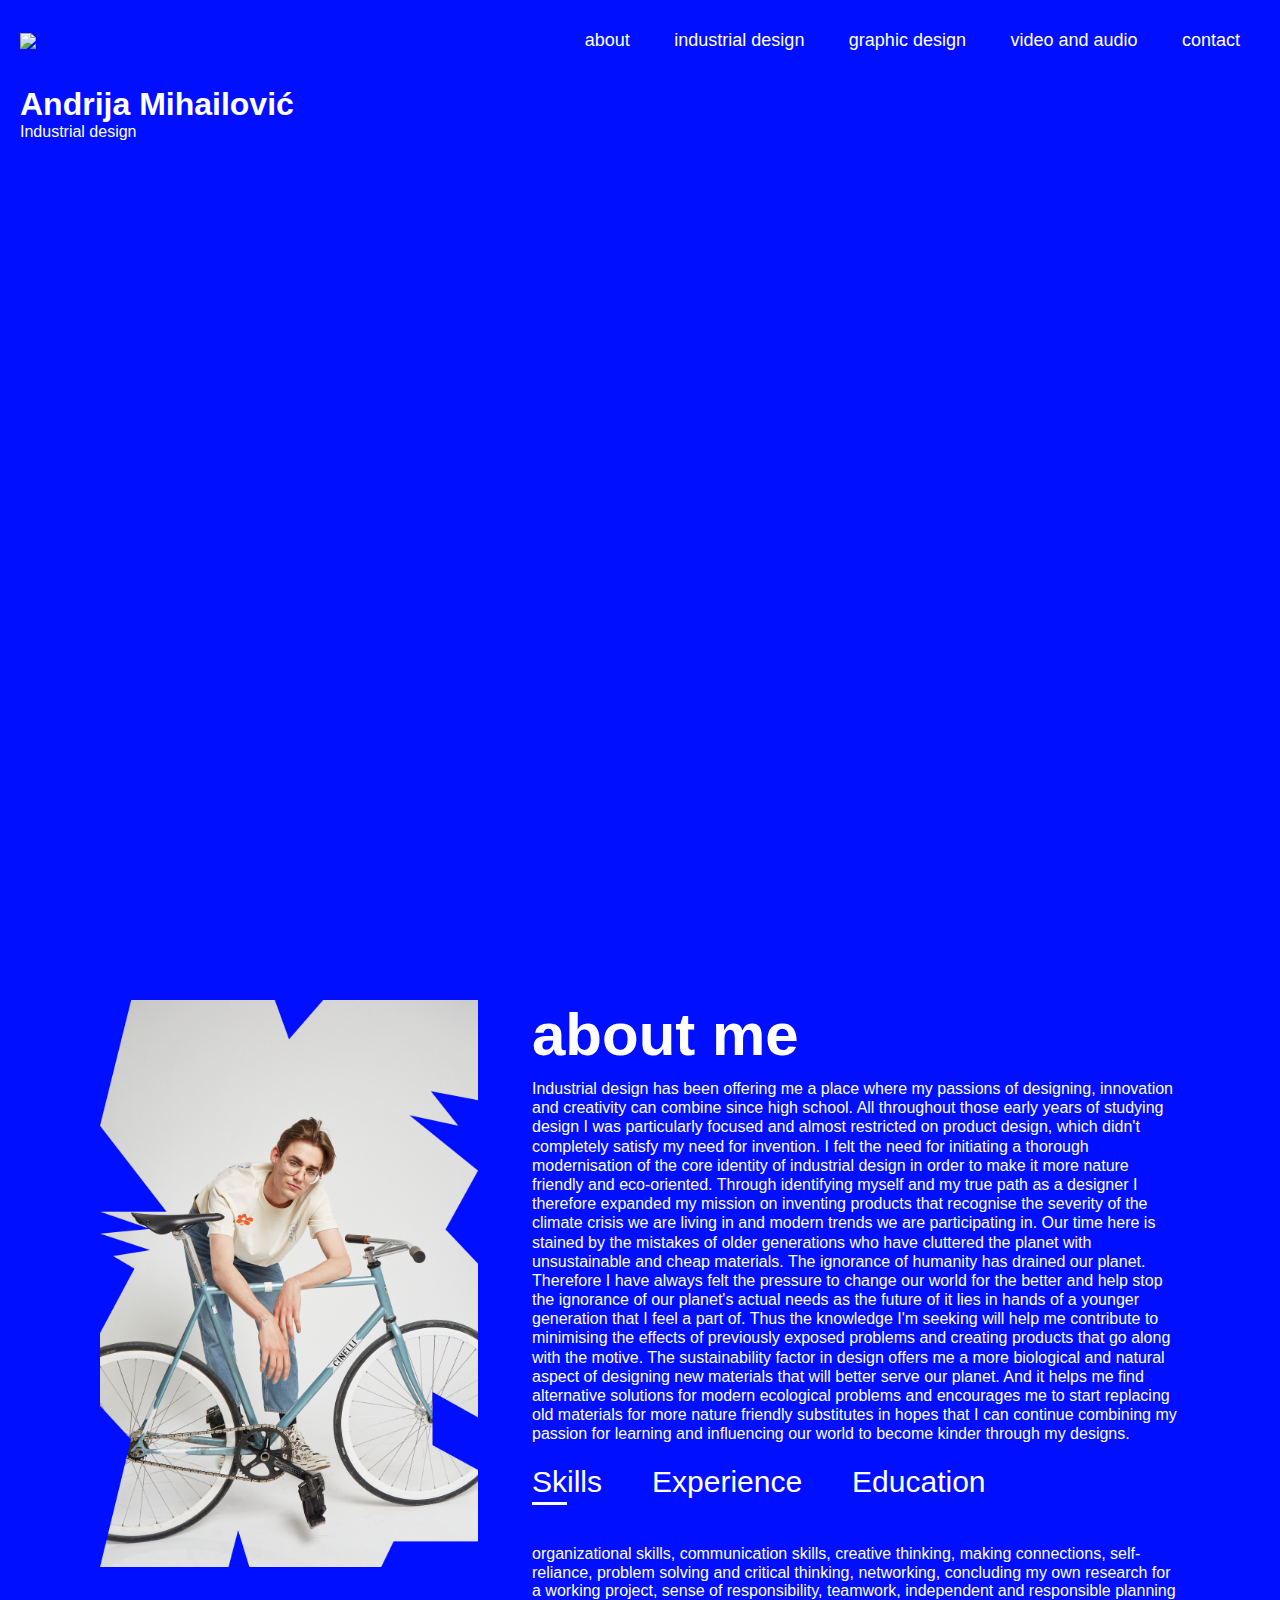
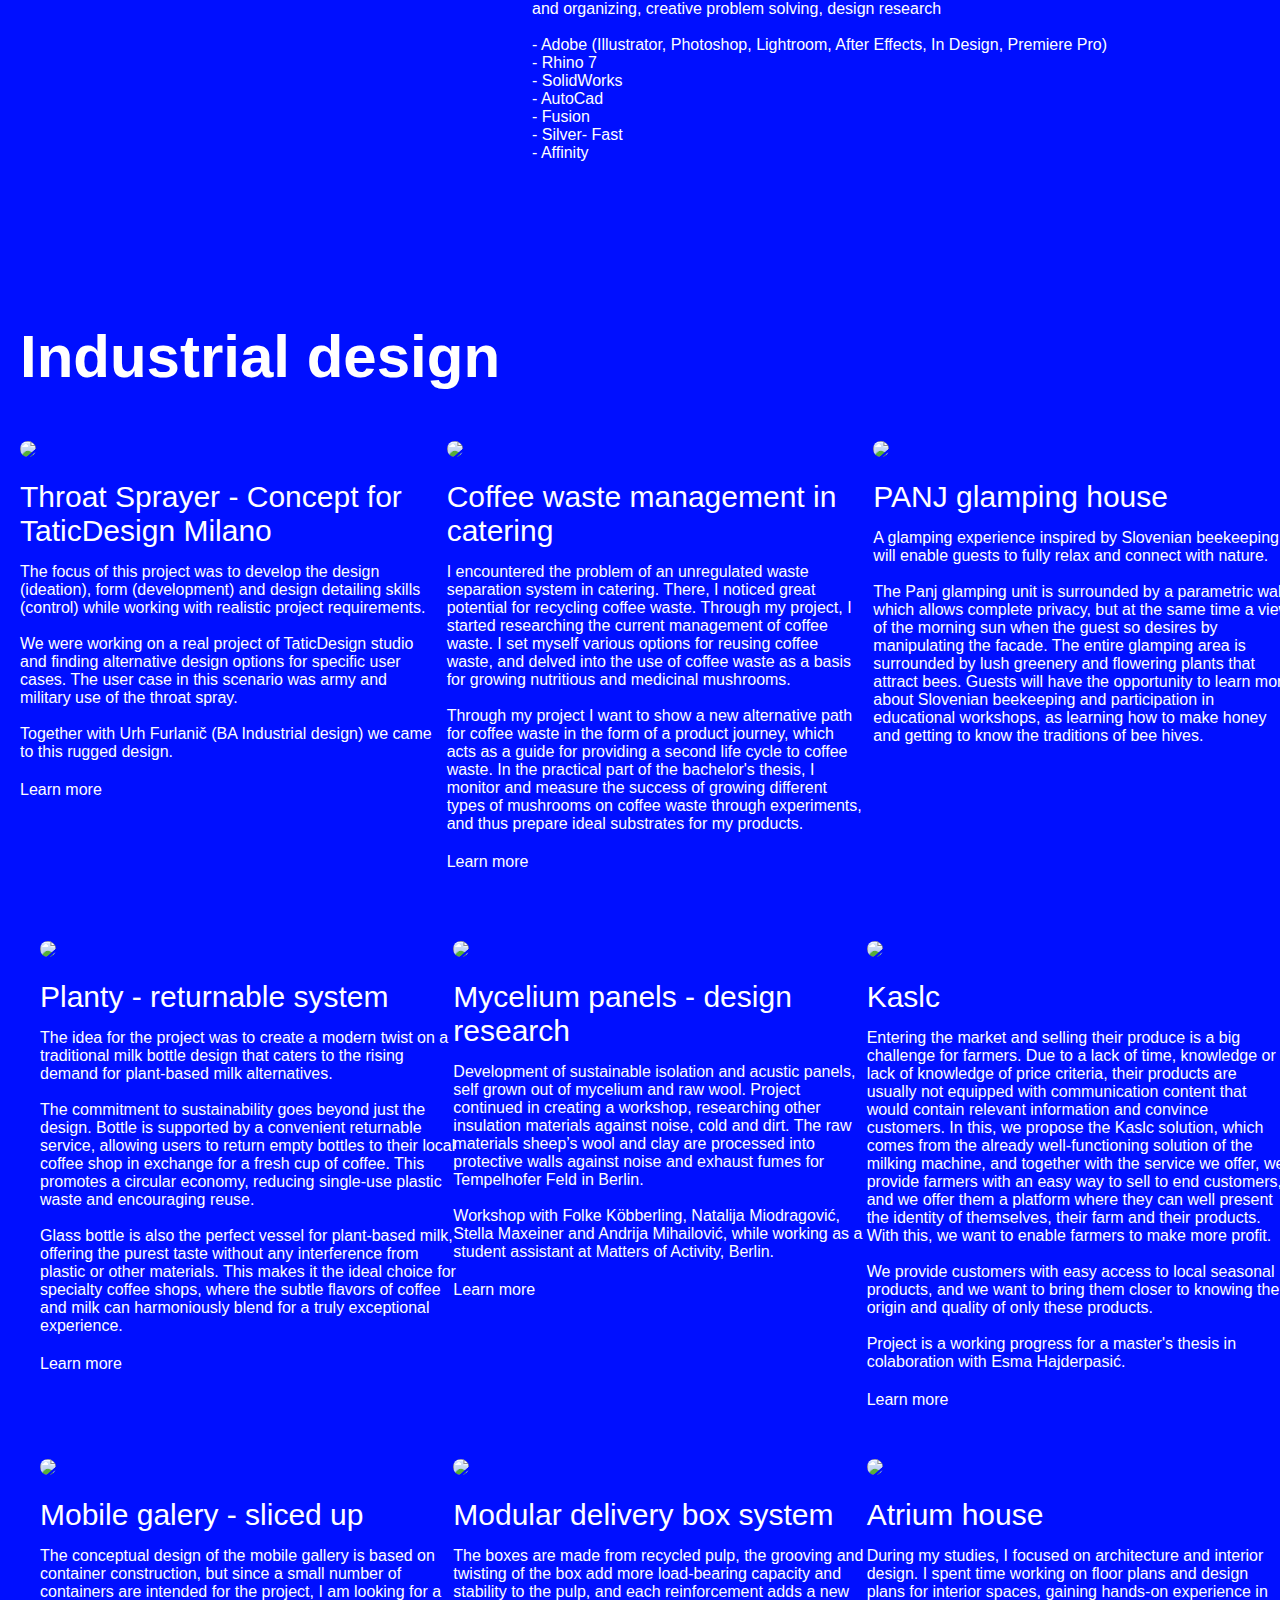
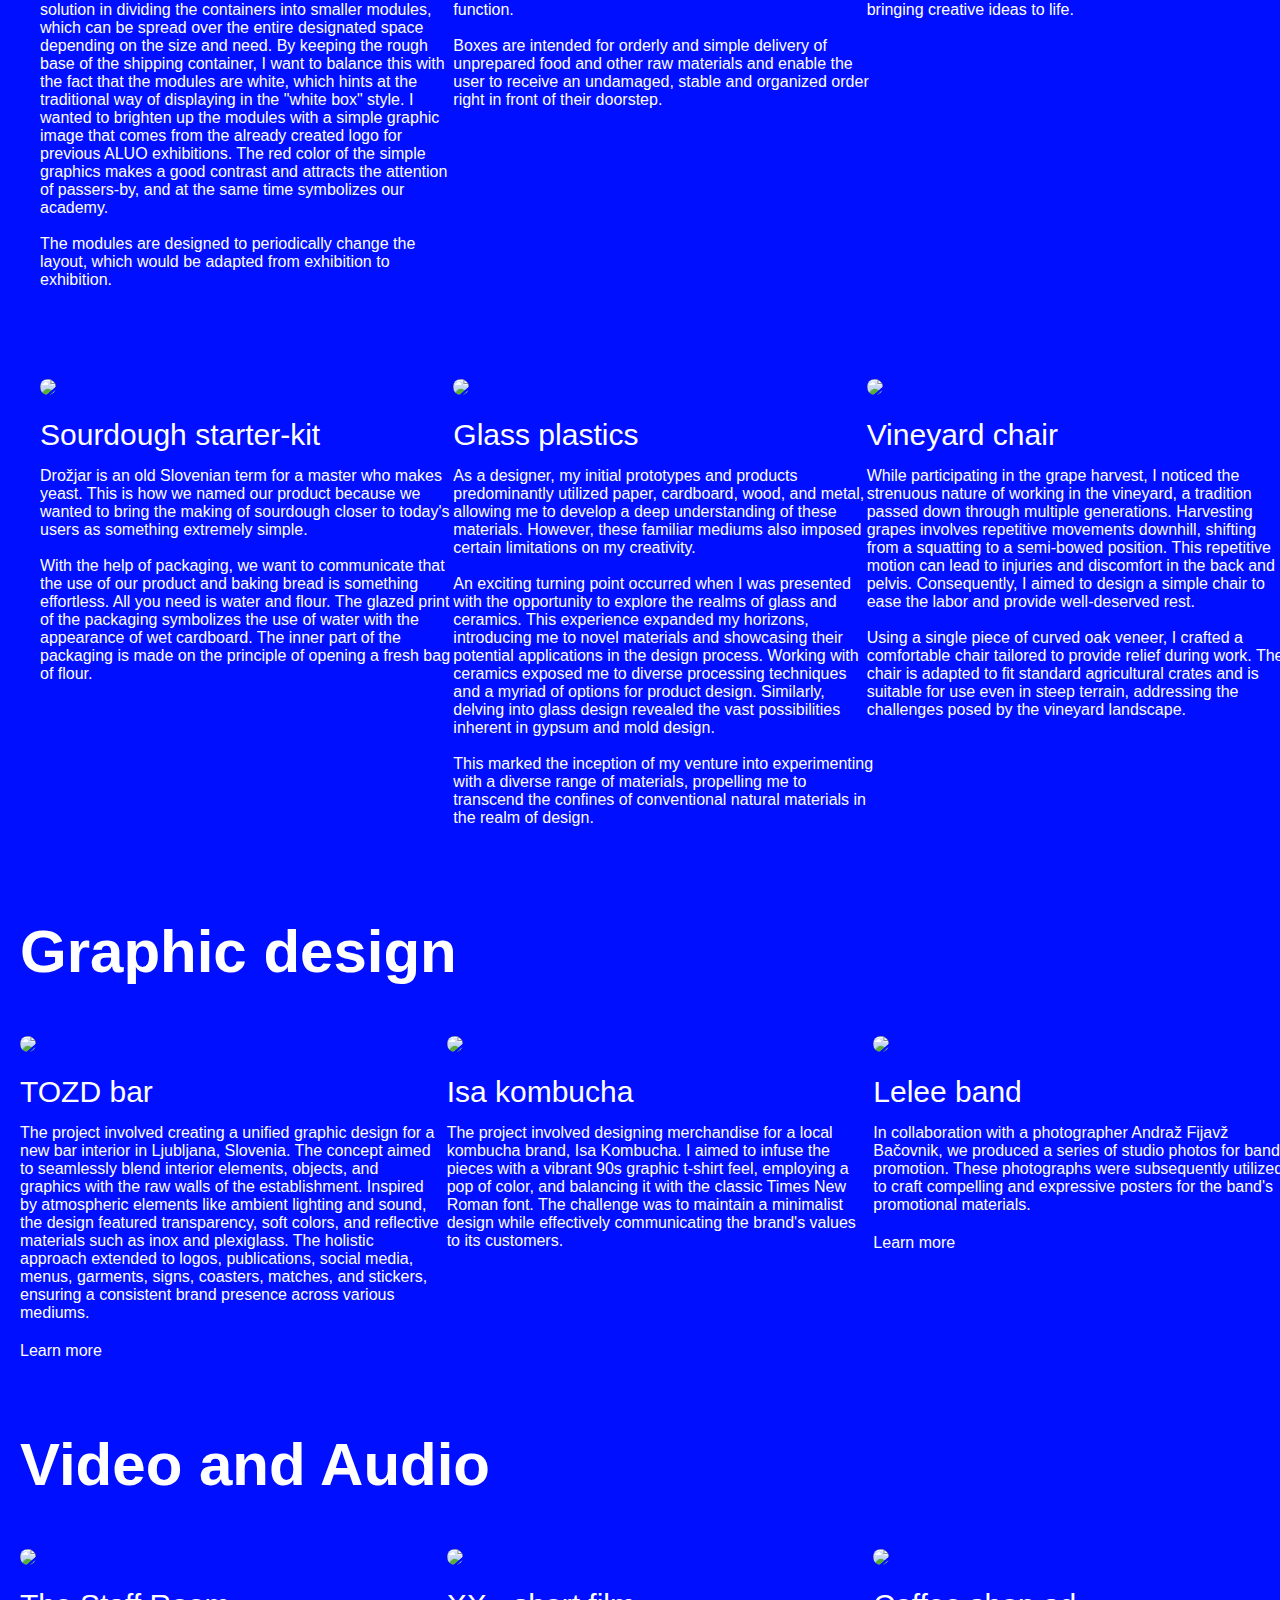
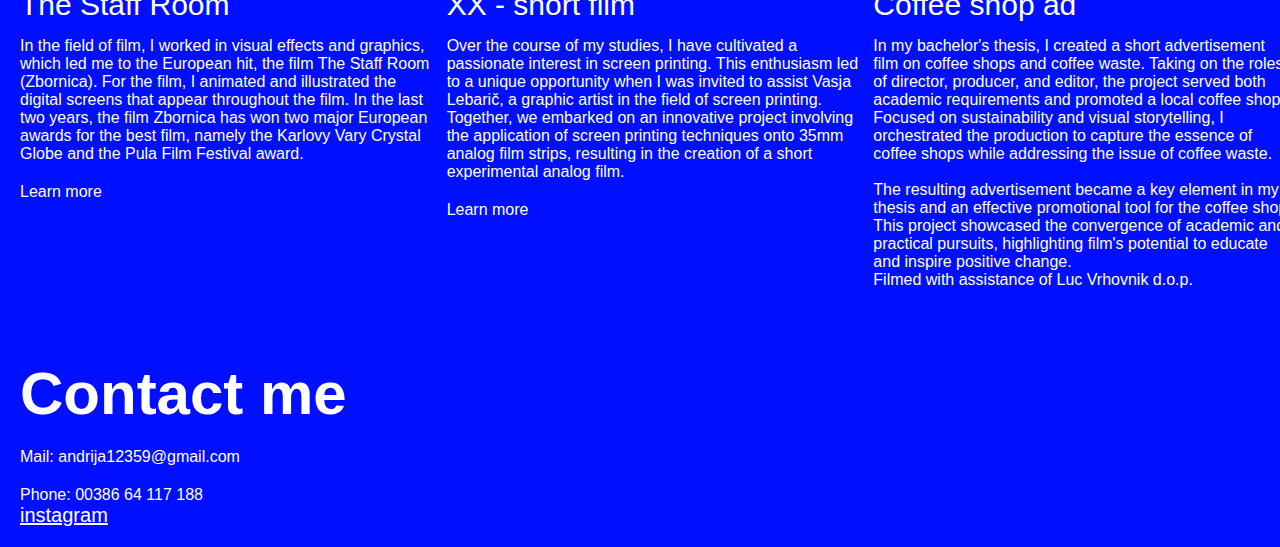
==== commit eeb4df95: "ad" ====
--- a/index.html
+++ b/index.html
@@ -300,7 +300,7 @@
                 <p>In my bachelor's thesis, I created a short advertisement film on coffee shops and coffee waste. Taking on the roles of director, producer, and editor, the project served both academic requirements and promoted a local coffee shop. Focused on sustainability and visual storytelling, I orchestrated the production to capture the essence of coffee shops while addressing the issue of coffee waste. 
                     <br>
                     <br>The resulting advertisement became a key element in my thesis and an effective promotional tool for the coffee shop. This project showcased the convergence of academic and practical pursuits, highlighting film's potential to educate and inspire positive change.
-                <br>Filmed with assistance of Luc Vrhovnik</p>
+                <br>Filmed with assistance of Luc Vrhovnik d.o.p.</p>
             </div>
         </div>
 
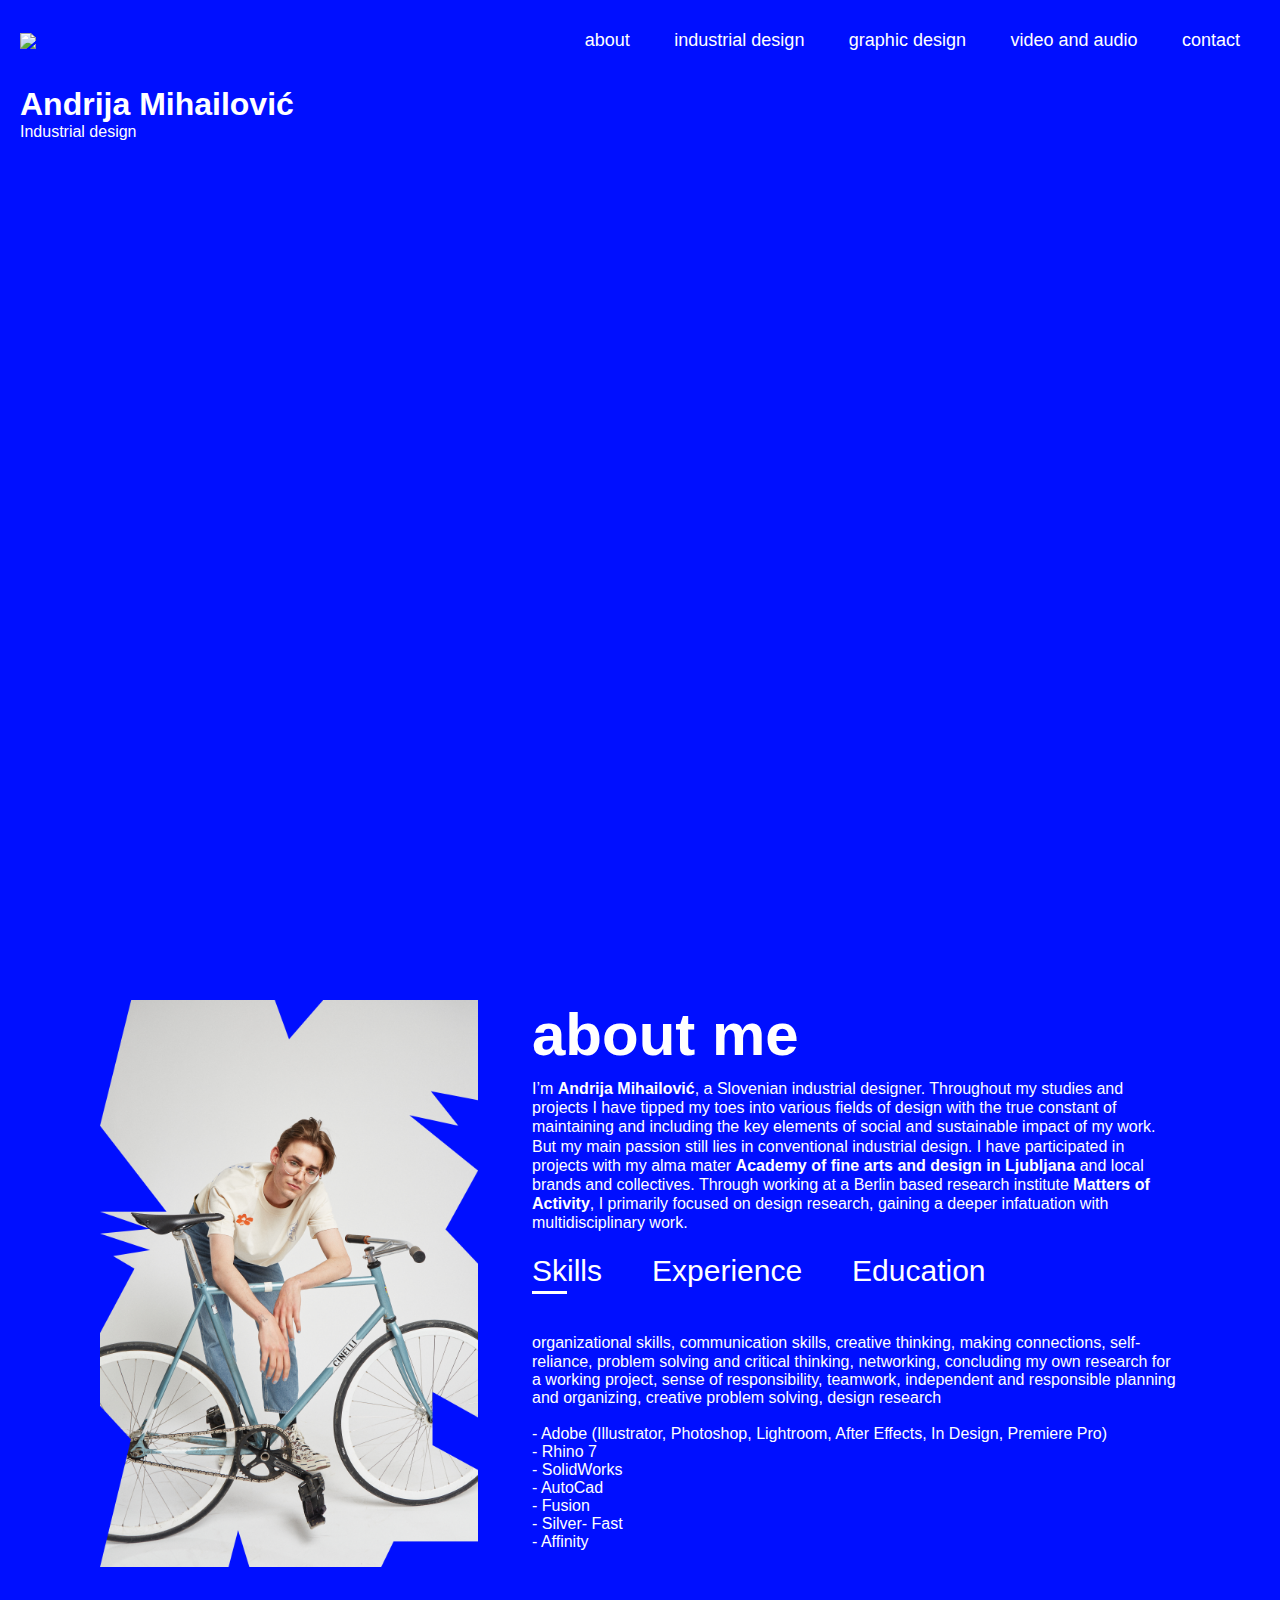
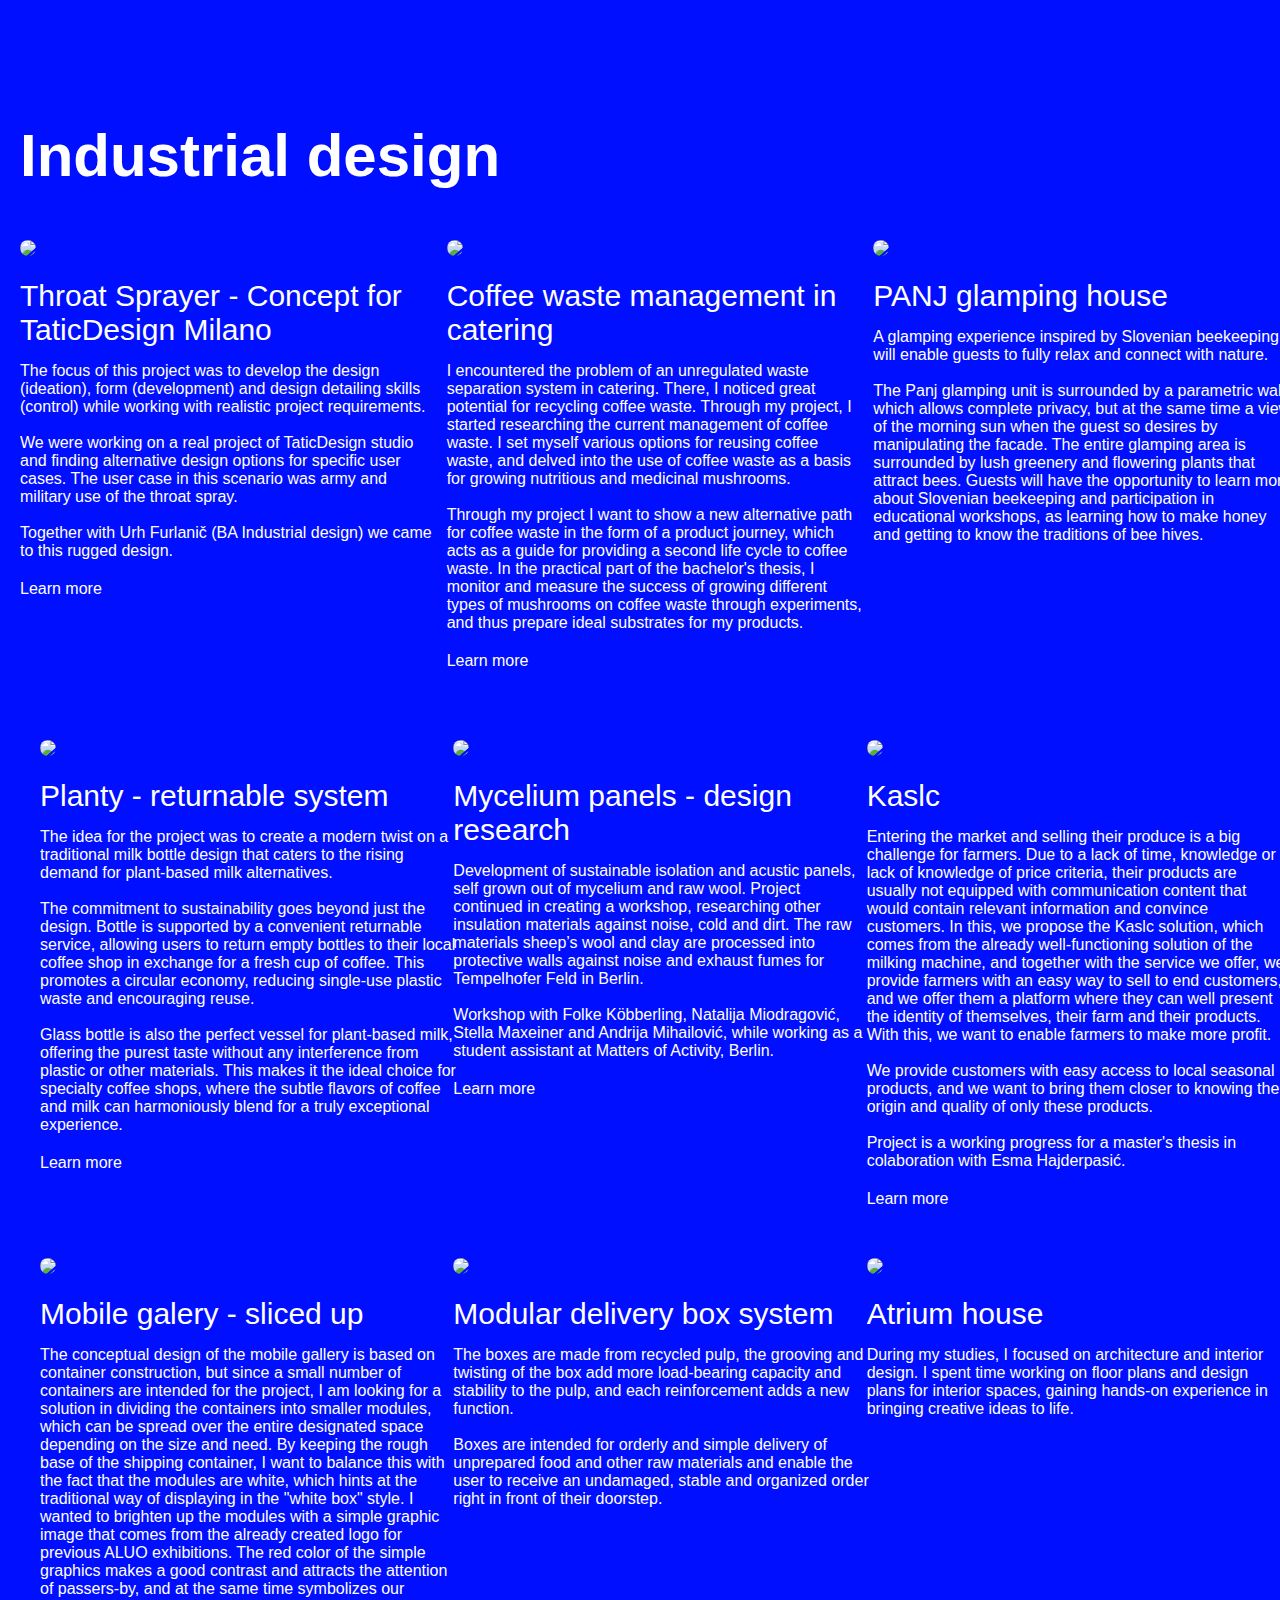
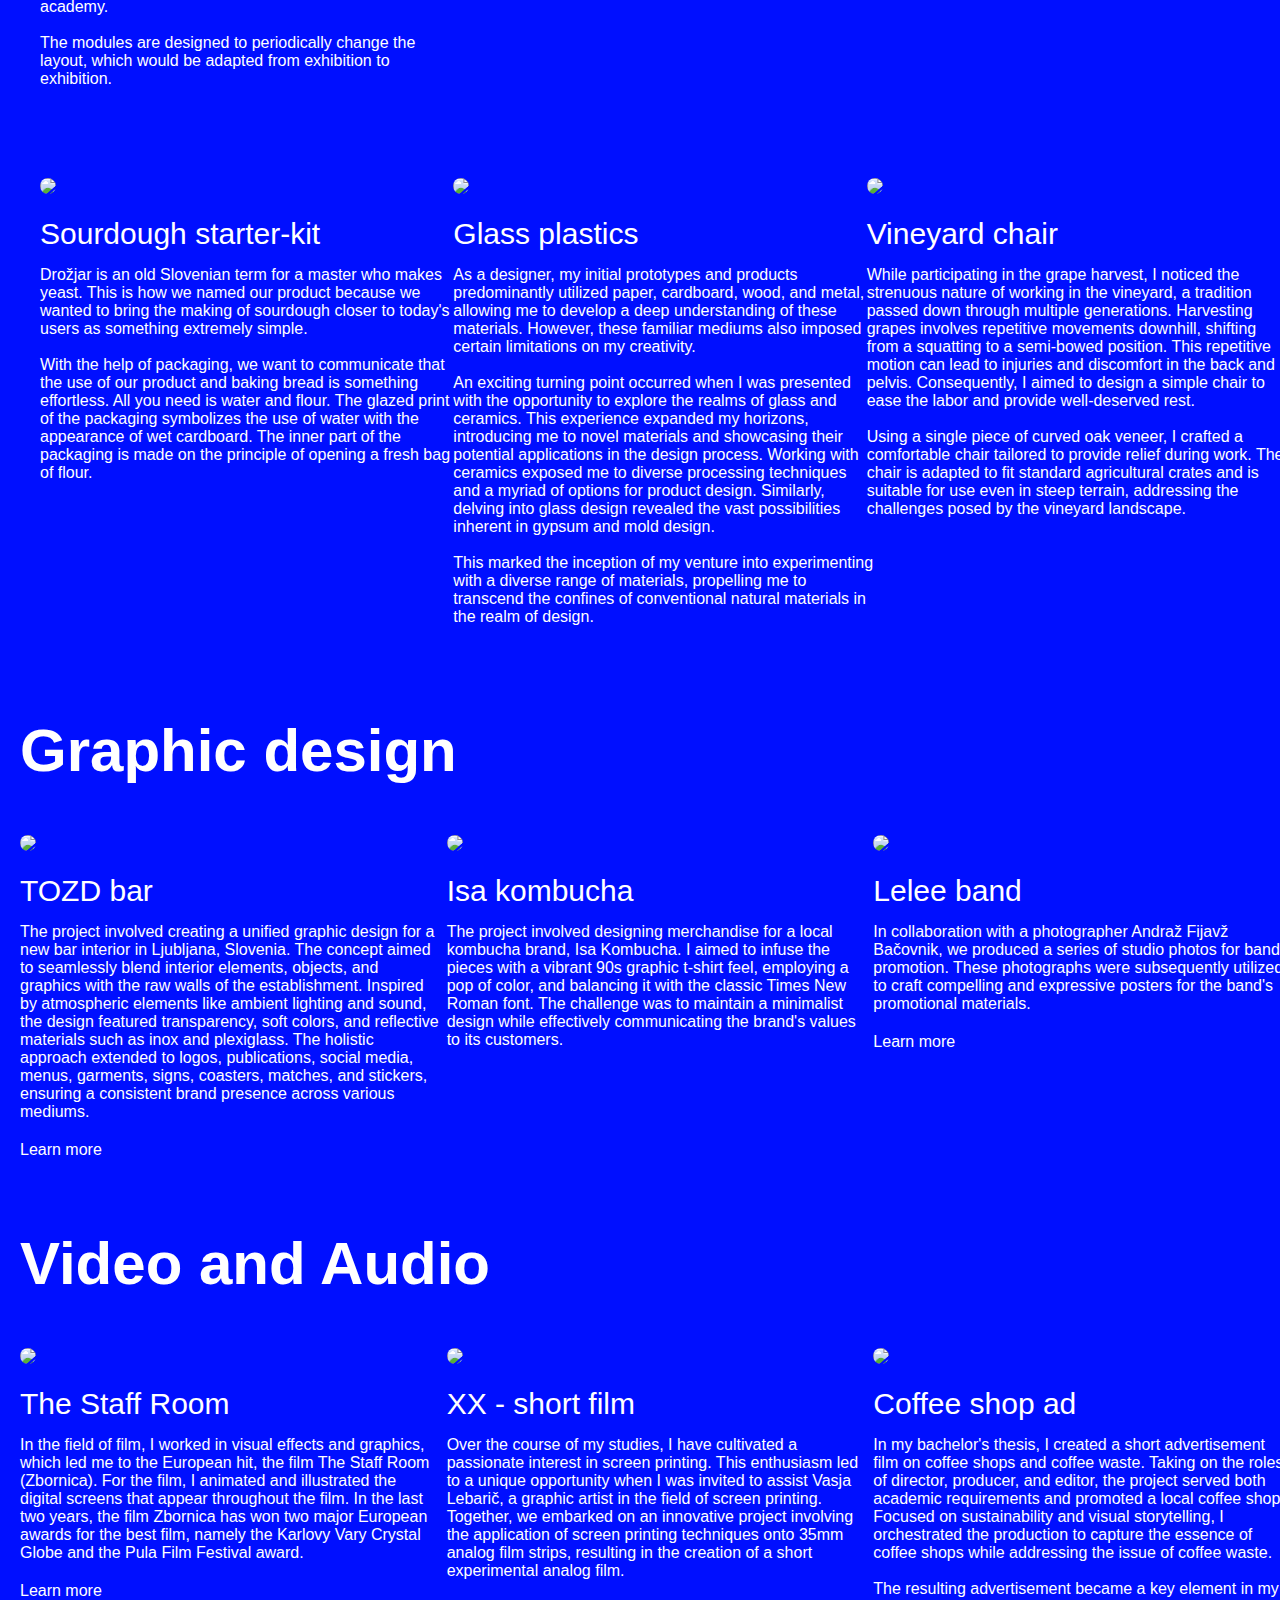
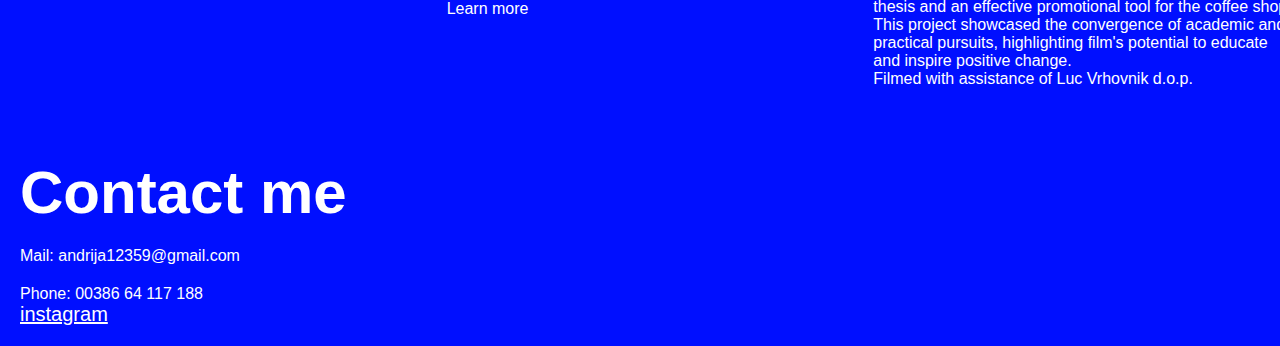
==== commit dcdef6cf: "opis" ====
--- a/index.html
+++ b/index.html
@@ -37,7 +37,7 @@
             </div>
             <div class="about-col-2">
                 <h1 class="sub-title">about me</h1>
-                <p>Industrial design has been offering me a place where my passions of designing, innovation and creativity can combine since high school. All throughout those early years of studying design I was particularly focused and almost restricted on product design, which didn't completely satisfy my need for invention. I felt the need for initiating a thorough modernisation of the core identity of industrial design in order to make it more nature friendly and eco-oriented. Through identifying myself and my true path as a designer I therefore expanded my mission on inventing products that recognise the severity of the climate crisis we are living in and modern trends we are participating in. Our time here is stained by the mistakes of older generations who have cluttered the planet with unsustainable and cheap materials. The ignorance of humanity has drained our planet. Therefore I have always felt the pressure to change our world for the better and help stop the ignorance of our planet's actual needs as the future of it lies in hands of a younger generation that I feel a part of. Thus the knowledge I'm seeking will help me contribute to minimising the effects of previously exposed problems and creating products that go along with the motive. The sustainability factor in design offers me a more biological and natural aspect of designing new materials that will better serve our planet. And it helps me find alternative solutions for modern ecological problems and encourages me to start replacing old materials for more nature friendly substitutes in hopes that I can continue combining my passion for learning and influencing our world to become kinder through my designs.</p>
+                <p>I’m <strong>Andrija Mihailović</strong>, a Slovenian industrial designer. Throughout my studies and projects I have tipped my toes into various fields of design with the true constant of maintaining and including the key elements of social and sustainable impact of my work. But my main passion still lies in conventional industrial design. I have participated in projects with my alma mater <strong>Academy of fine arts and design in Ljubljana</strong> and local brands and collectives. Through working at a Berlin based research institute <strong>Matters of Activity</strong>, I primarily focused on design research, gaining a deeper infatuation with multidisciplinary work. </p>
 
                 <div class="tab-titles">
                     <p class="tab-links active-link" onclick="opentab('skills')">Skills</p>
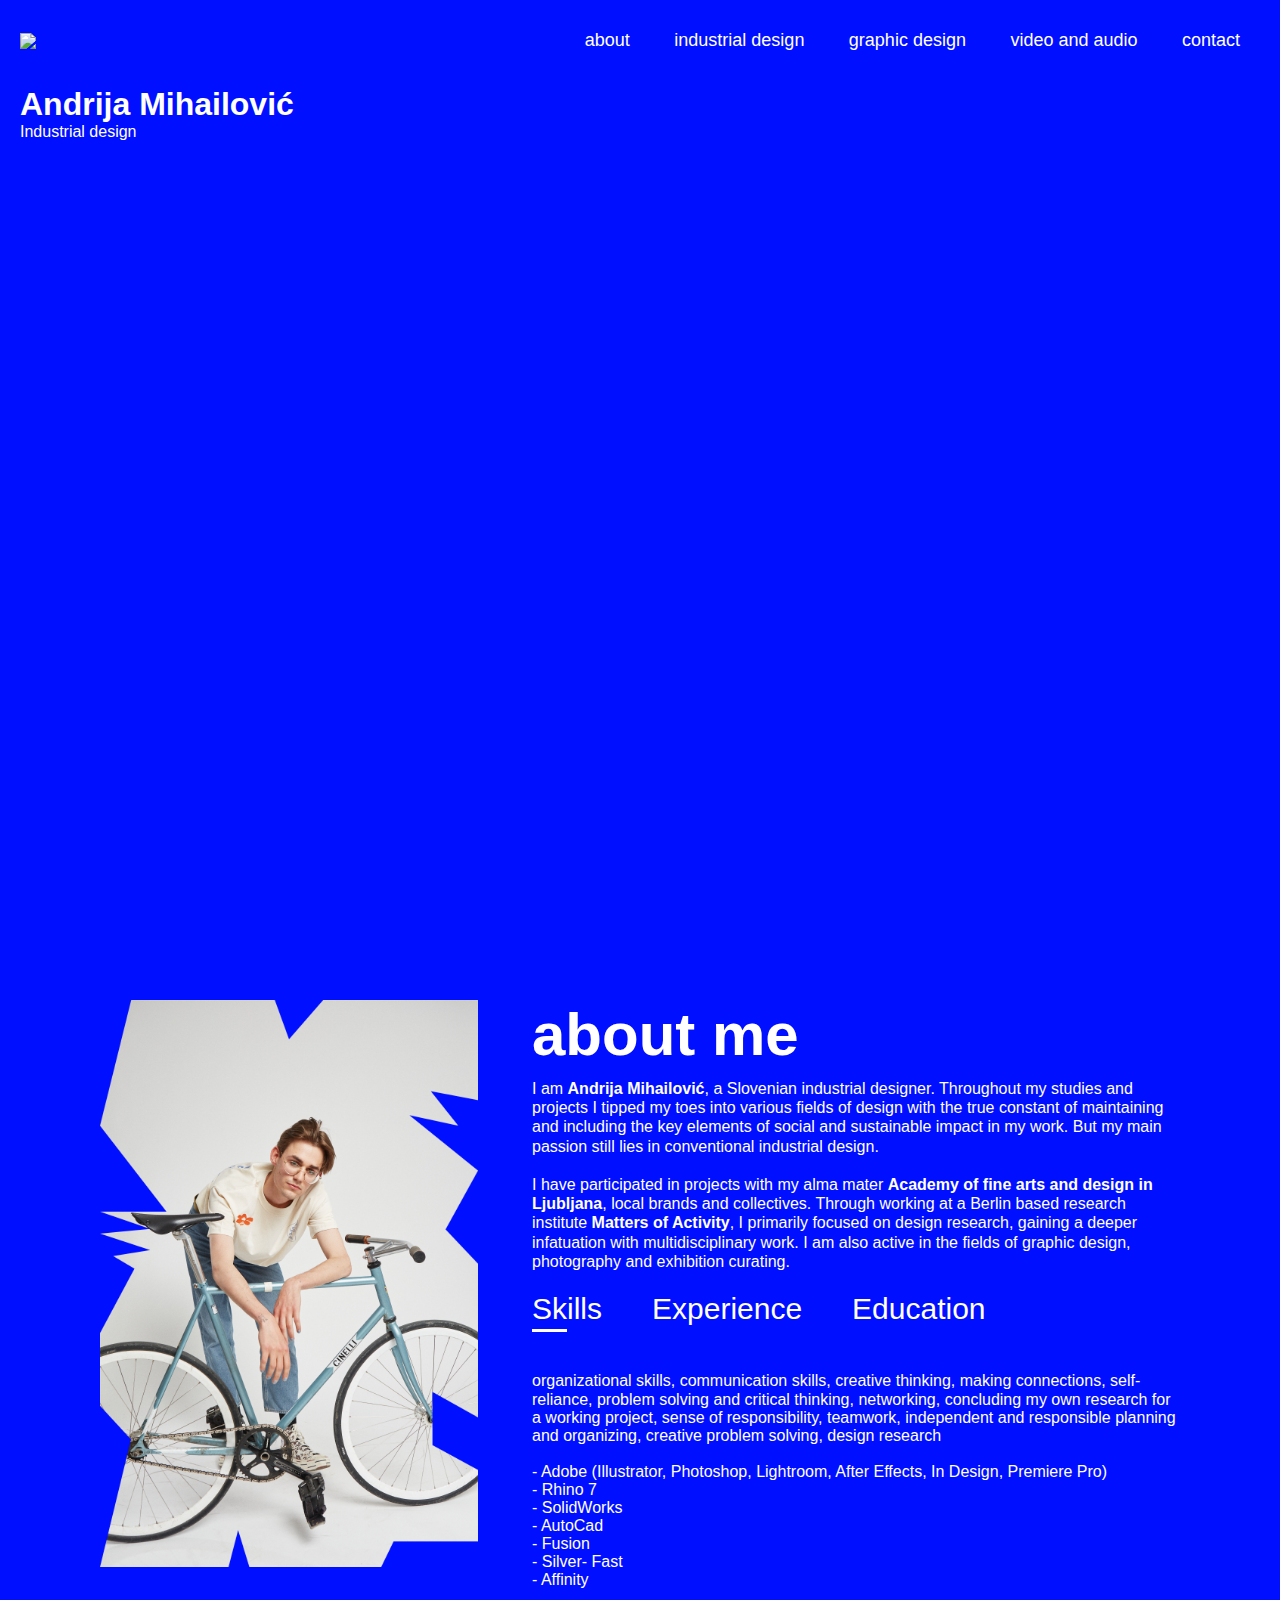
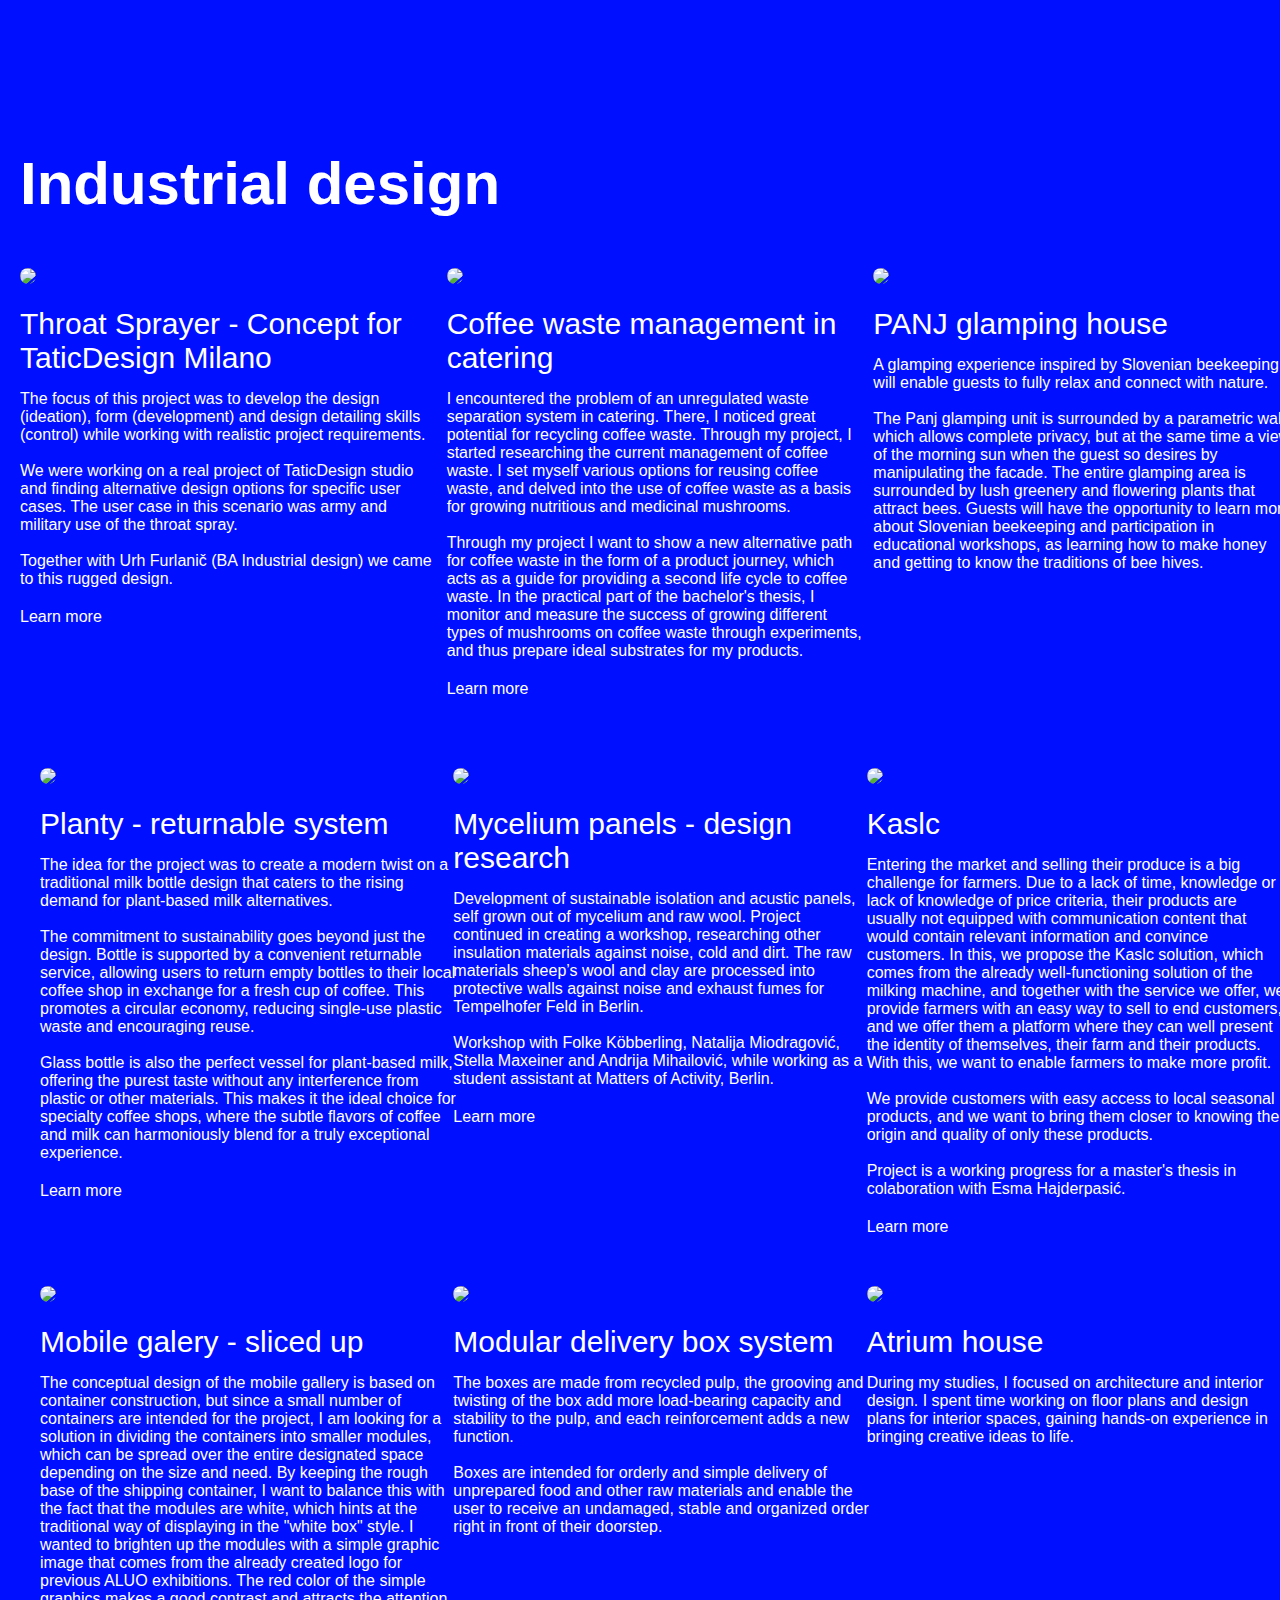
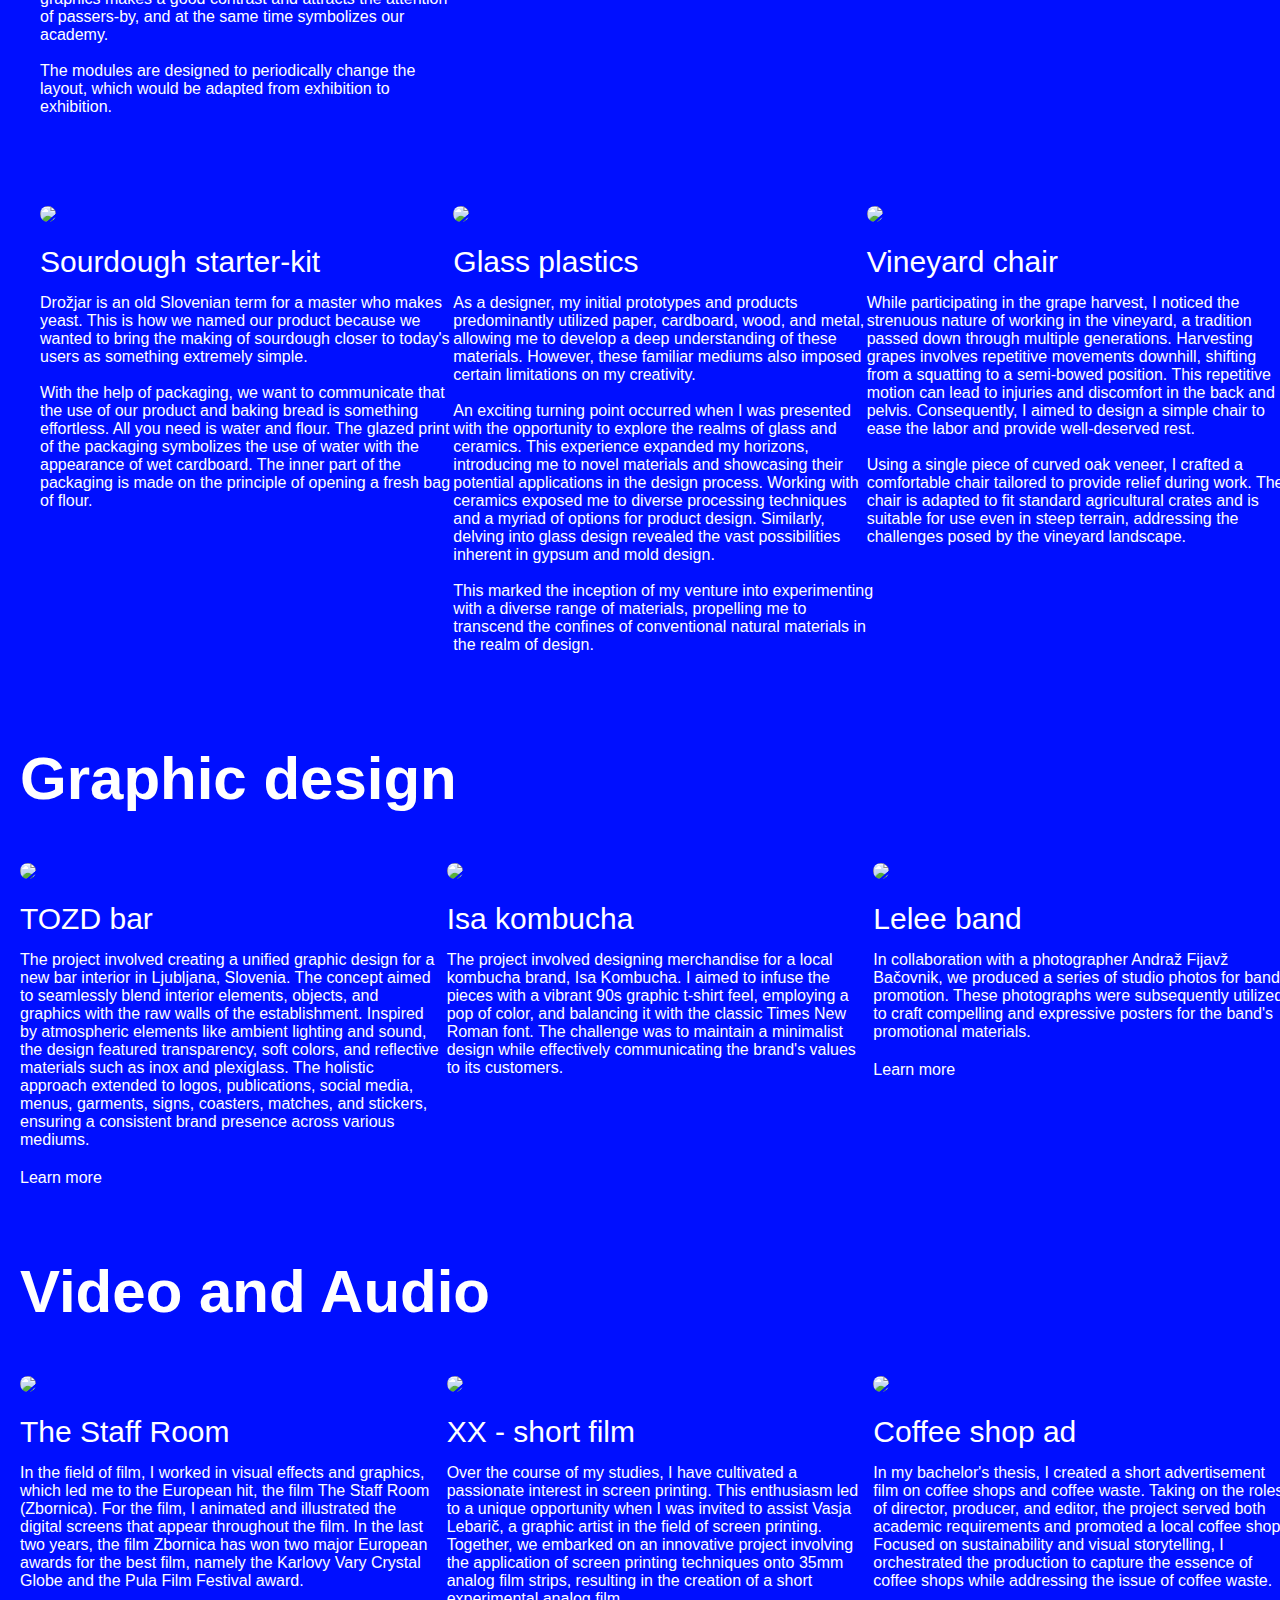
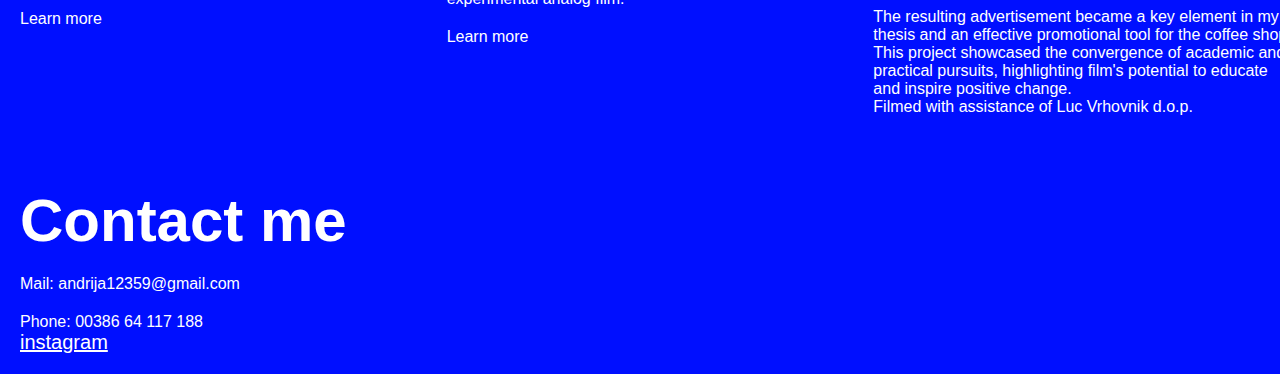
==== commit 37ac9575: "andrija" ====
--- a/index.html
+++ b/index.html
@@ -37,7 +37,9 @@
             </div>
             <div class="about-col-2">
                 <h1 class="sub-title">about me</h1>
-                <p>I’m <strong>Andrija Mihailović</strong>, a Slovenian industrial designer. Throughout my studies and projects I have tipped my toes into various fields of design with the true constant of maintaining and including the key elements of social and sustainable impact of my work. But my main passion still lies in conventional industrial design. I have participated in projects with my alma mater <strong>Academy of fine arts and design in Ljubljana</strong> and local brands and collectives. Through working at a Berlin based research institute <strong>Matters of Activity</strong>, I primarily focused on design research, gaining a deeper infatuation with multidisciplinary work. </p>
+                <p>I am <strong>Andrija Mihailović</strong>, a Slovenian industrial designer. Throughout my studies and projects I tipped my toes into various fields of design with the true constant of maintaining and including the key elements of social and sustainable impact in my work. But my main passion still lies in conventional industrial design.
+                    <br>
+                    <br>I have participated in projects with my alma mater <strong>Academy of fine arts and design in Ljubljana</strong>, local brands and collectives. Through working at a Berlin based research institute <strong>Matters of Activity</strong>, I primarily focused on design research, gaining a deeper infatuation with multidisciplinary work. I am also active in the fields of graphic design, photography and exhibition curating. </p>
 
                 <div class="tab-titles">
                     <p class="tab-links active-link" onclick="opentab('skills')">Skills</p>
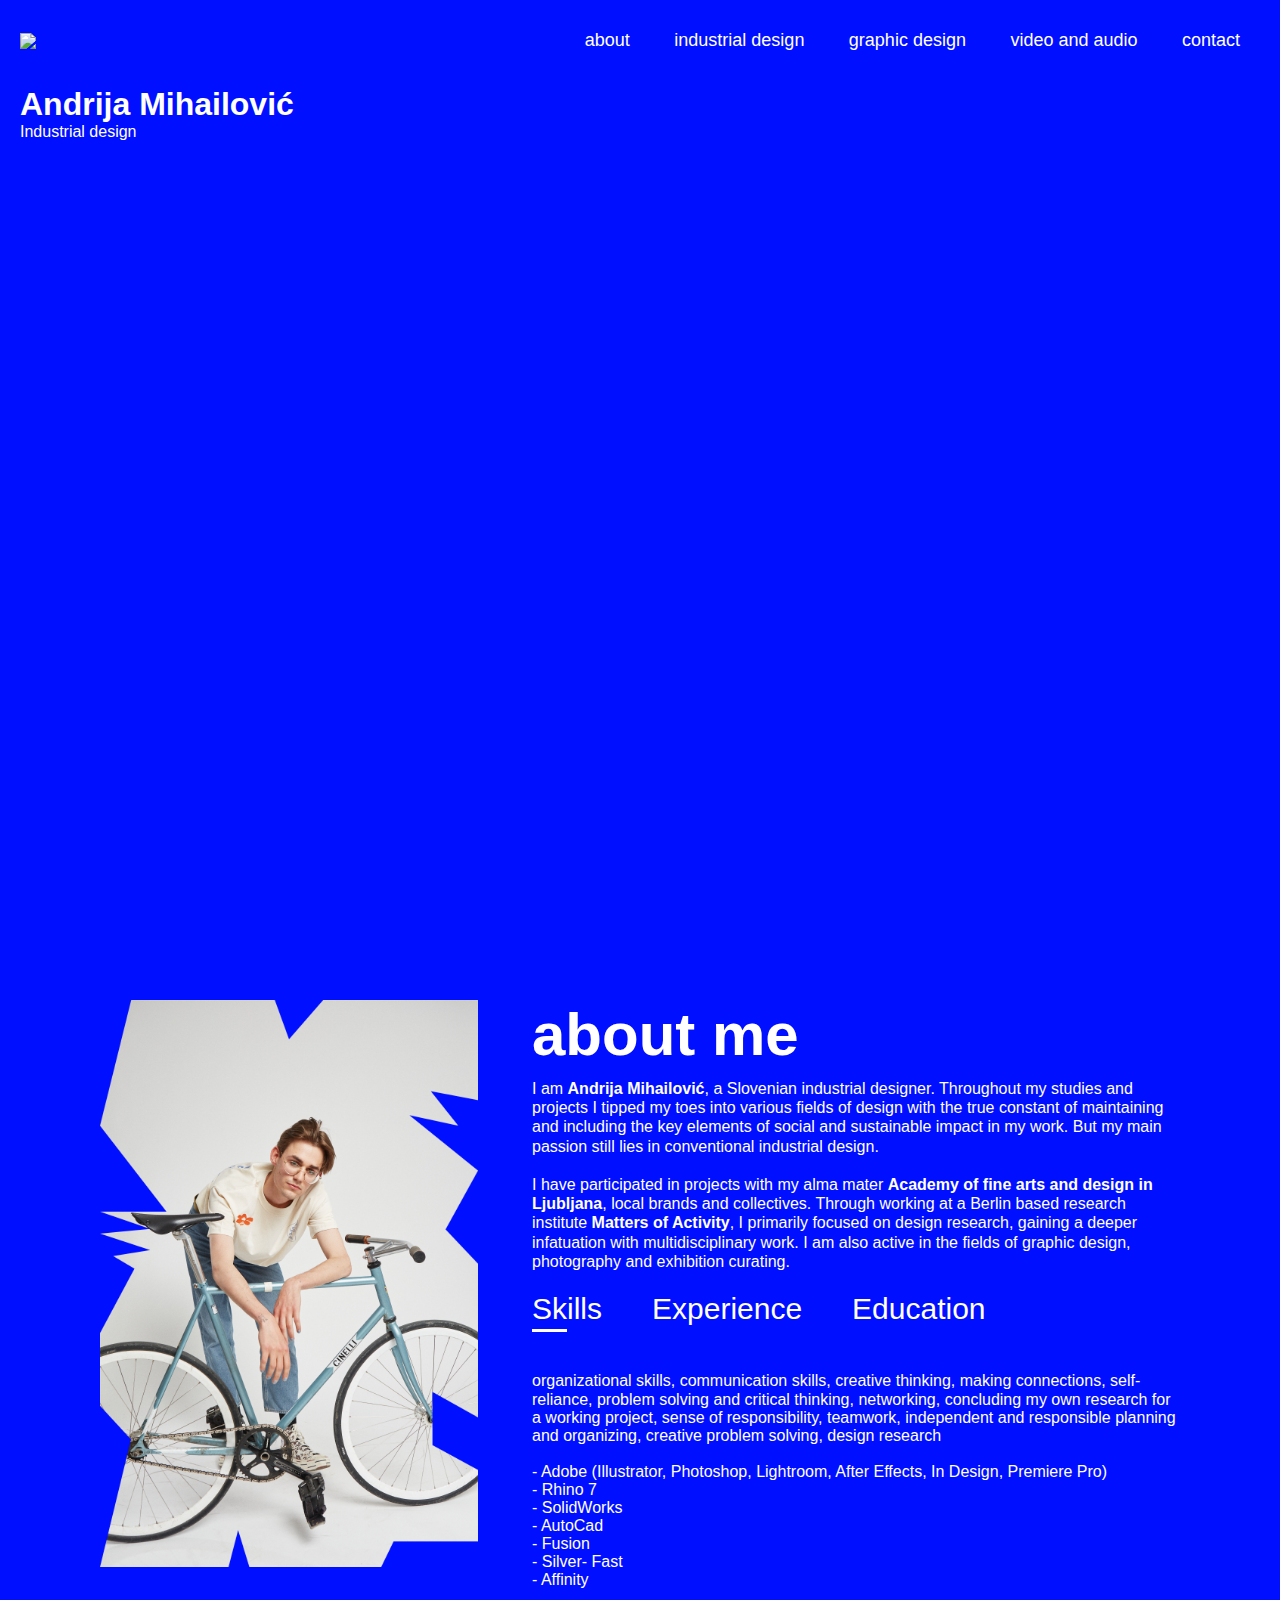
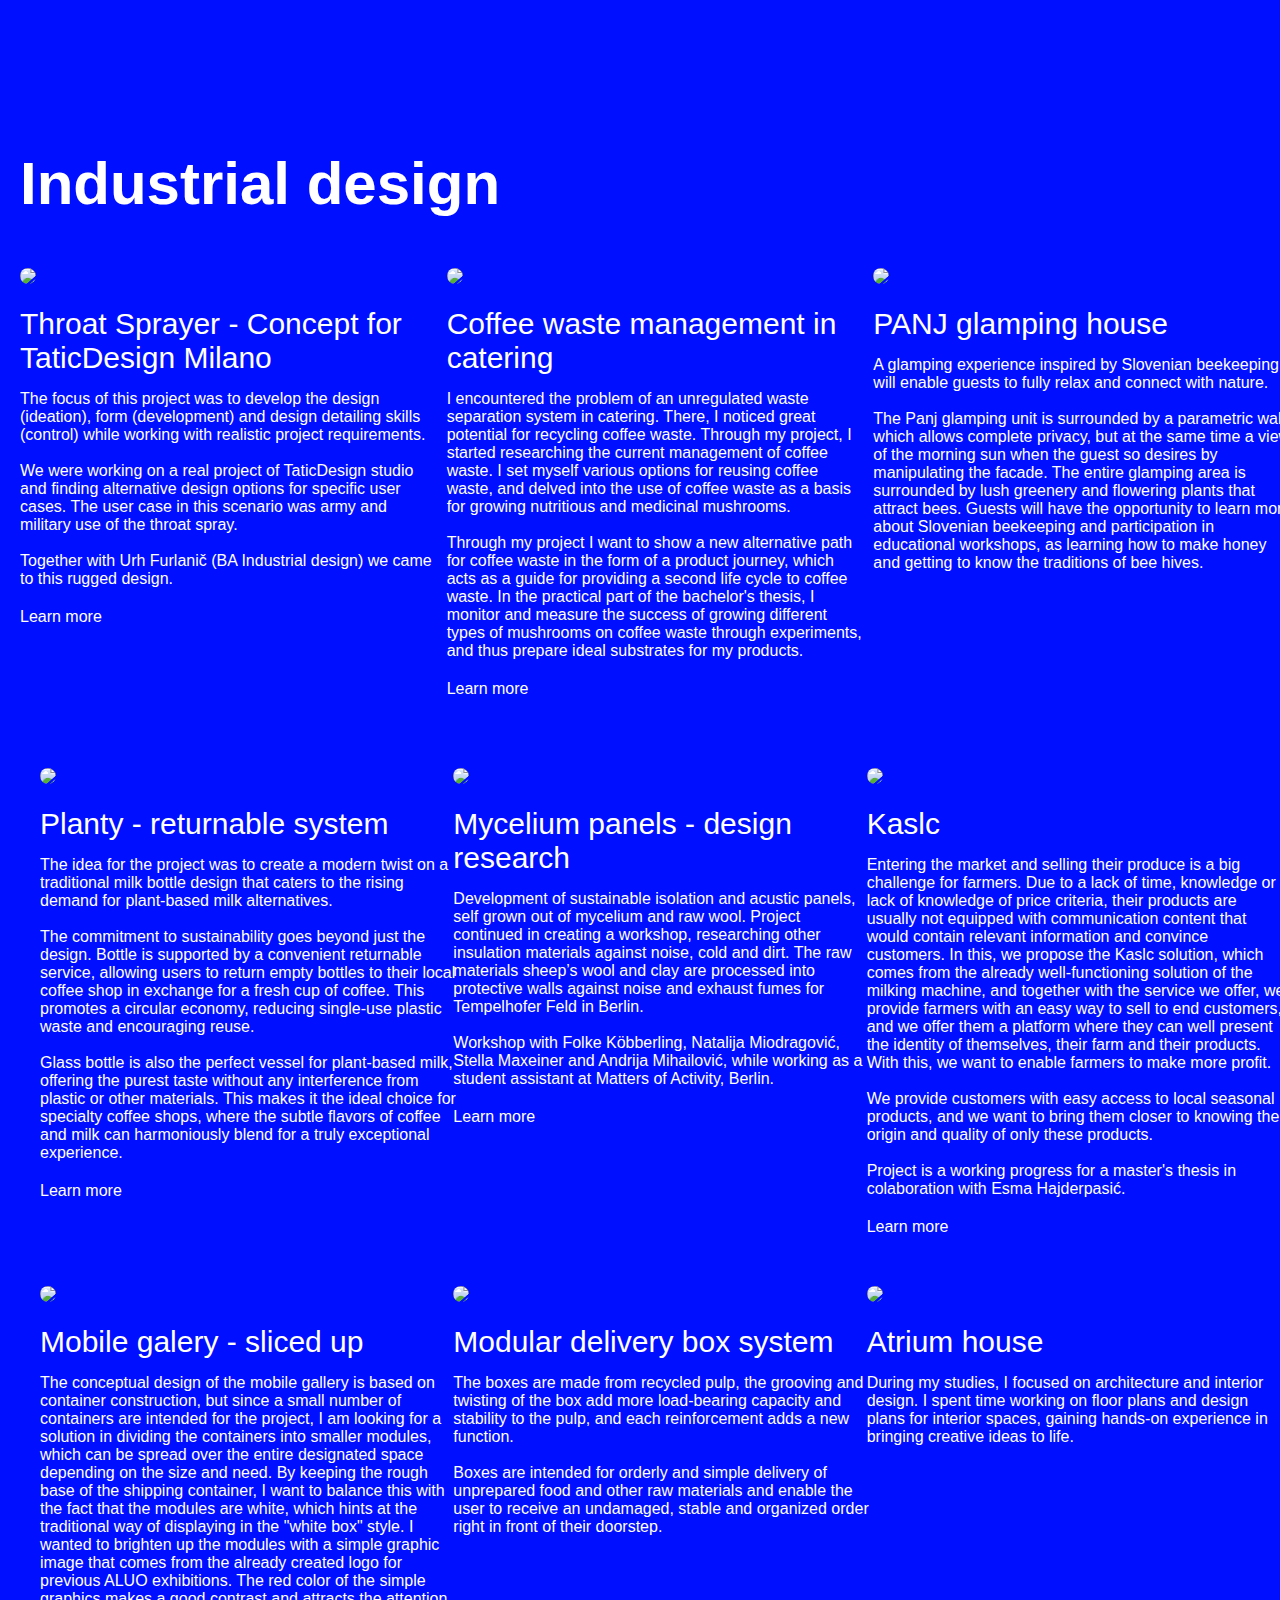
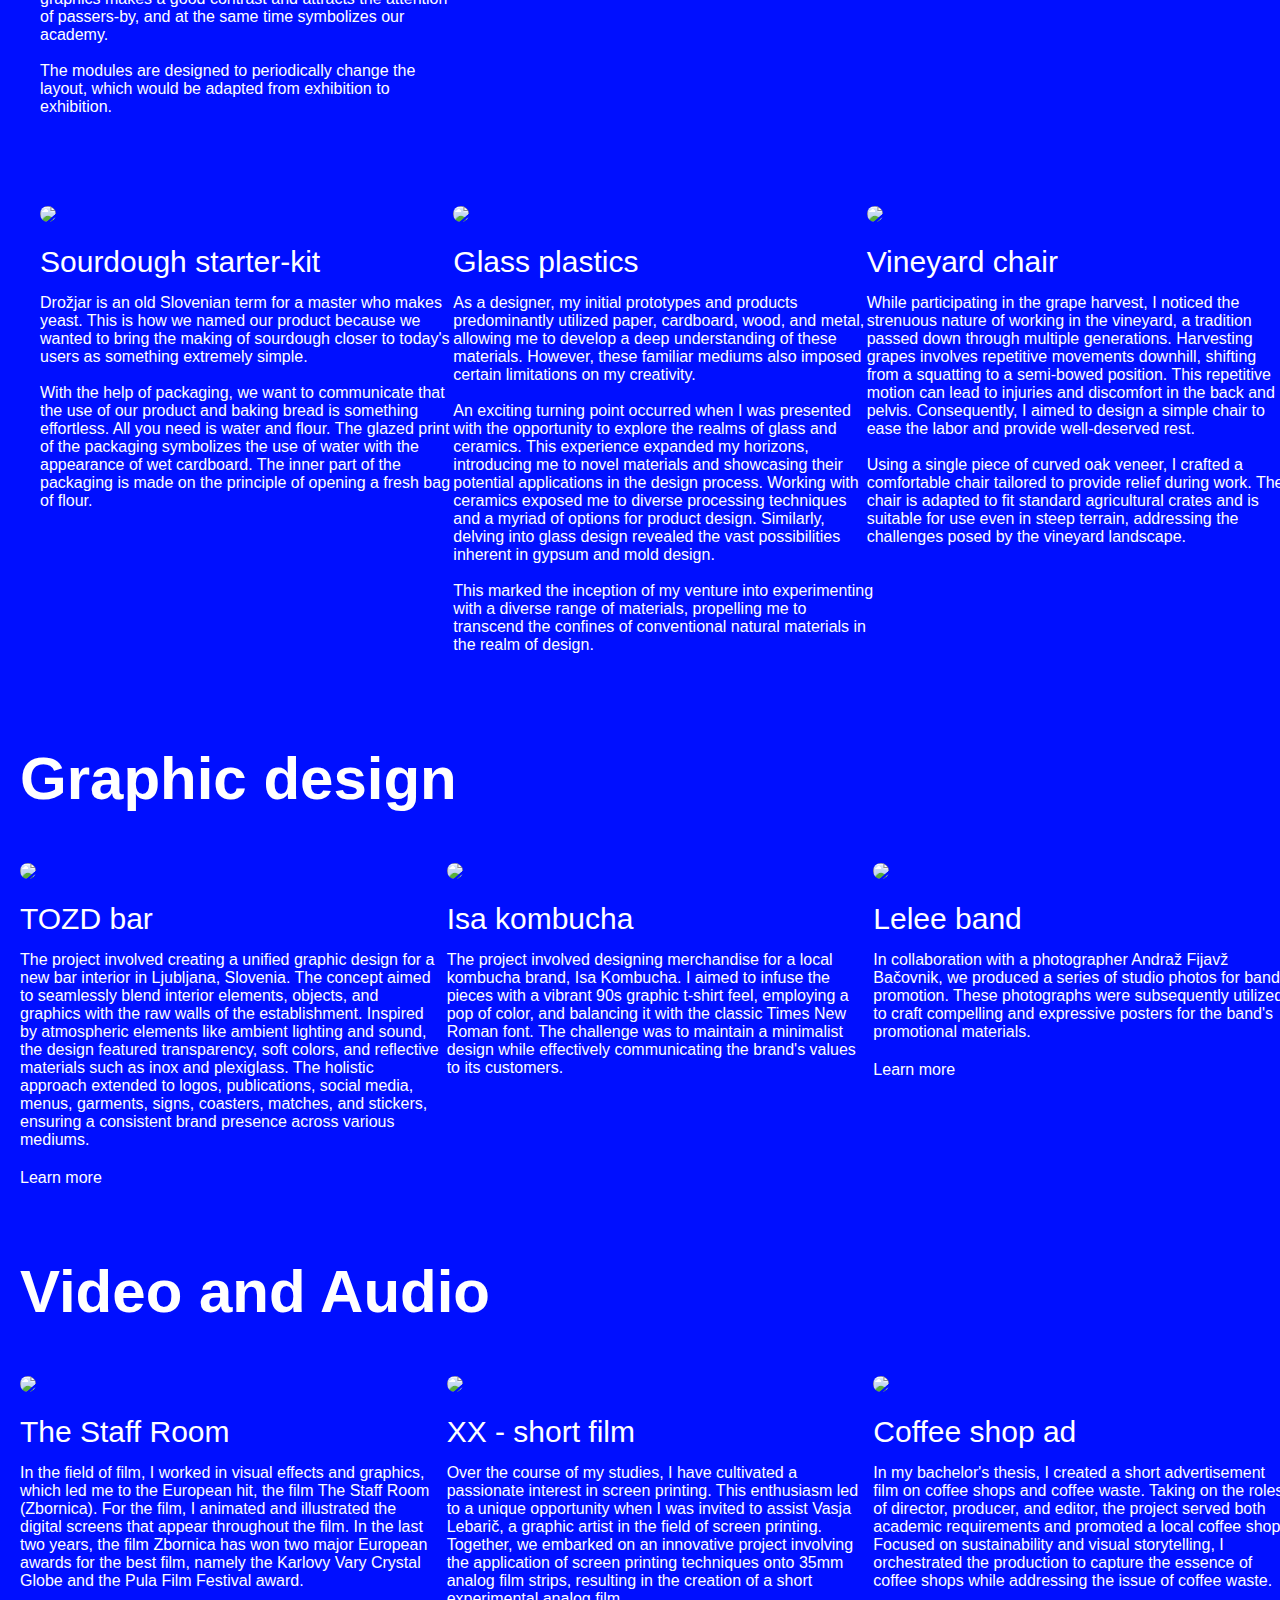
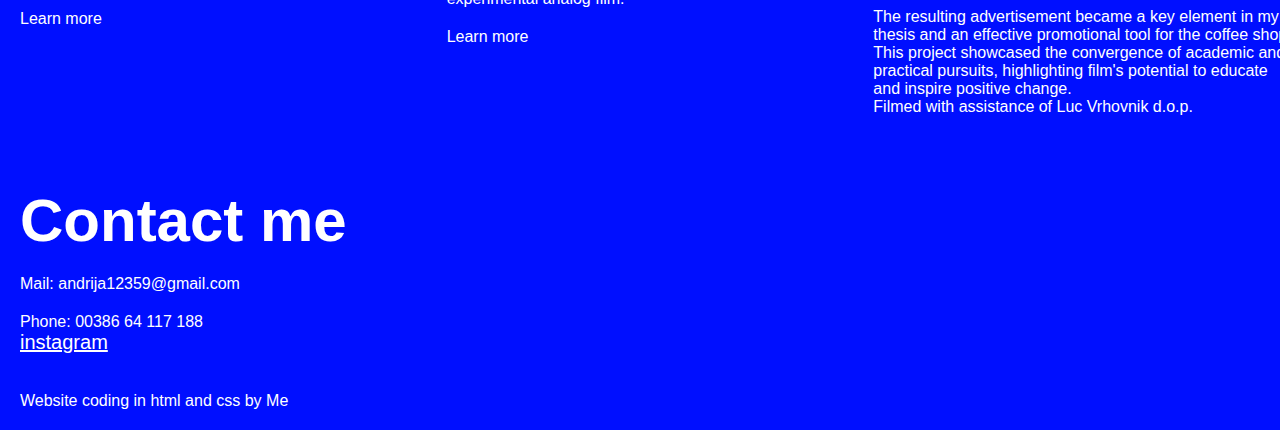
==== commit 93a238e7: "code" ====
--- a/index.html
+++ b/index.html
@@ -321,6 +321,7 @@
                 <div class="social-icons">
                     <a href="https://www.instagram.com/mihailovicandrija/" target="_blank">instagram</a>
                 </div>
+                <p><br>Website coding in html and css by Me</p>
             </div>
             <div class="contact-right">
                 <img src="images/contact.pdf">
